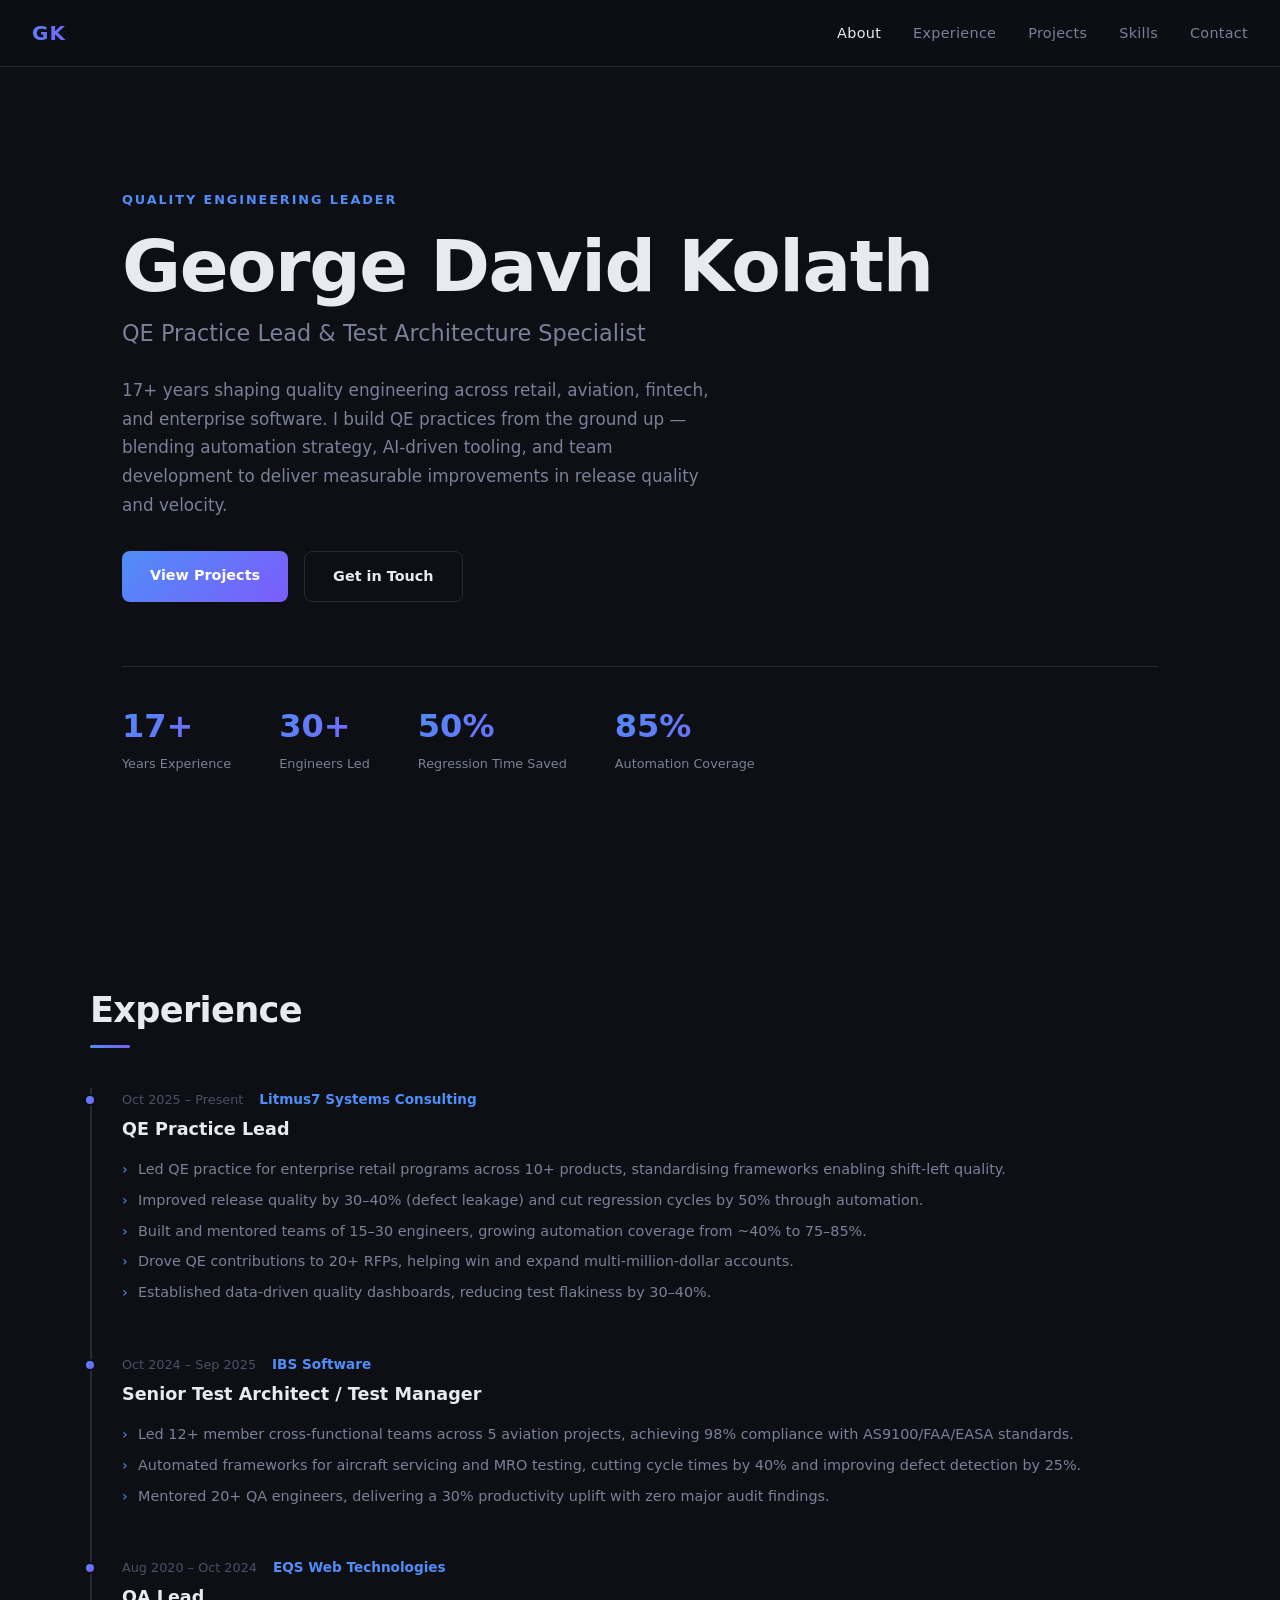
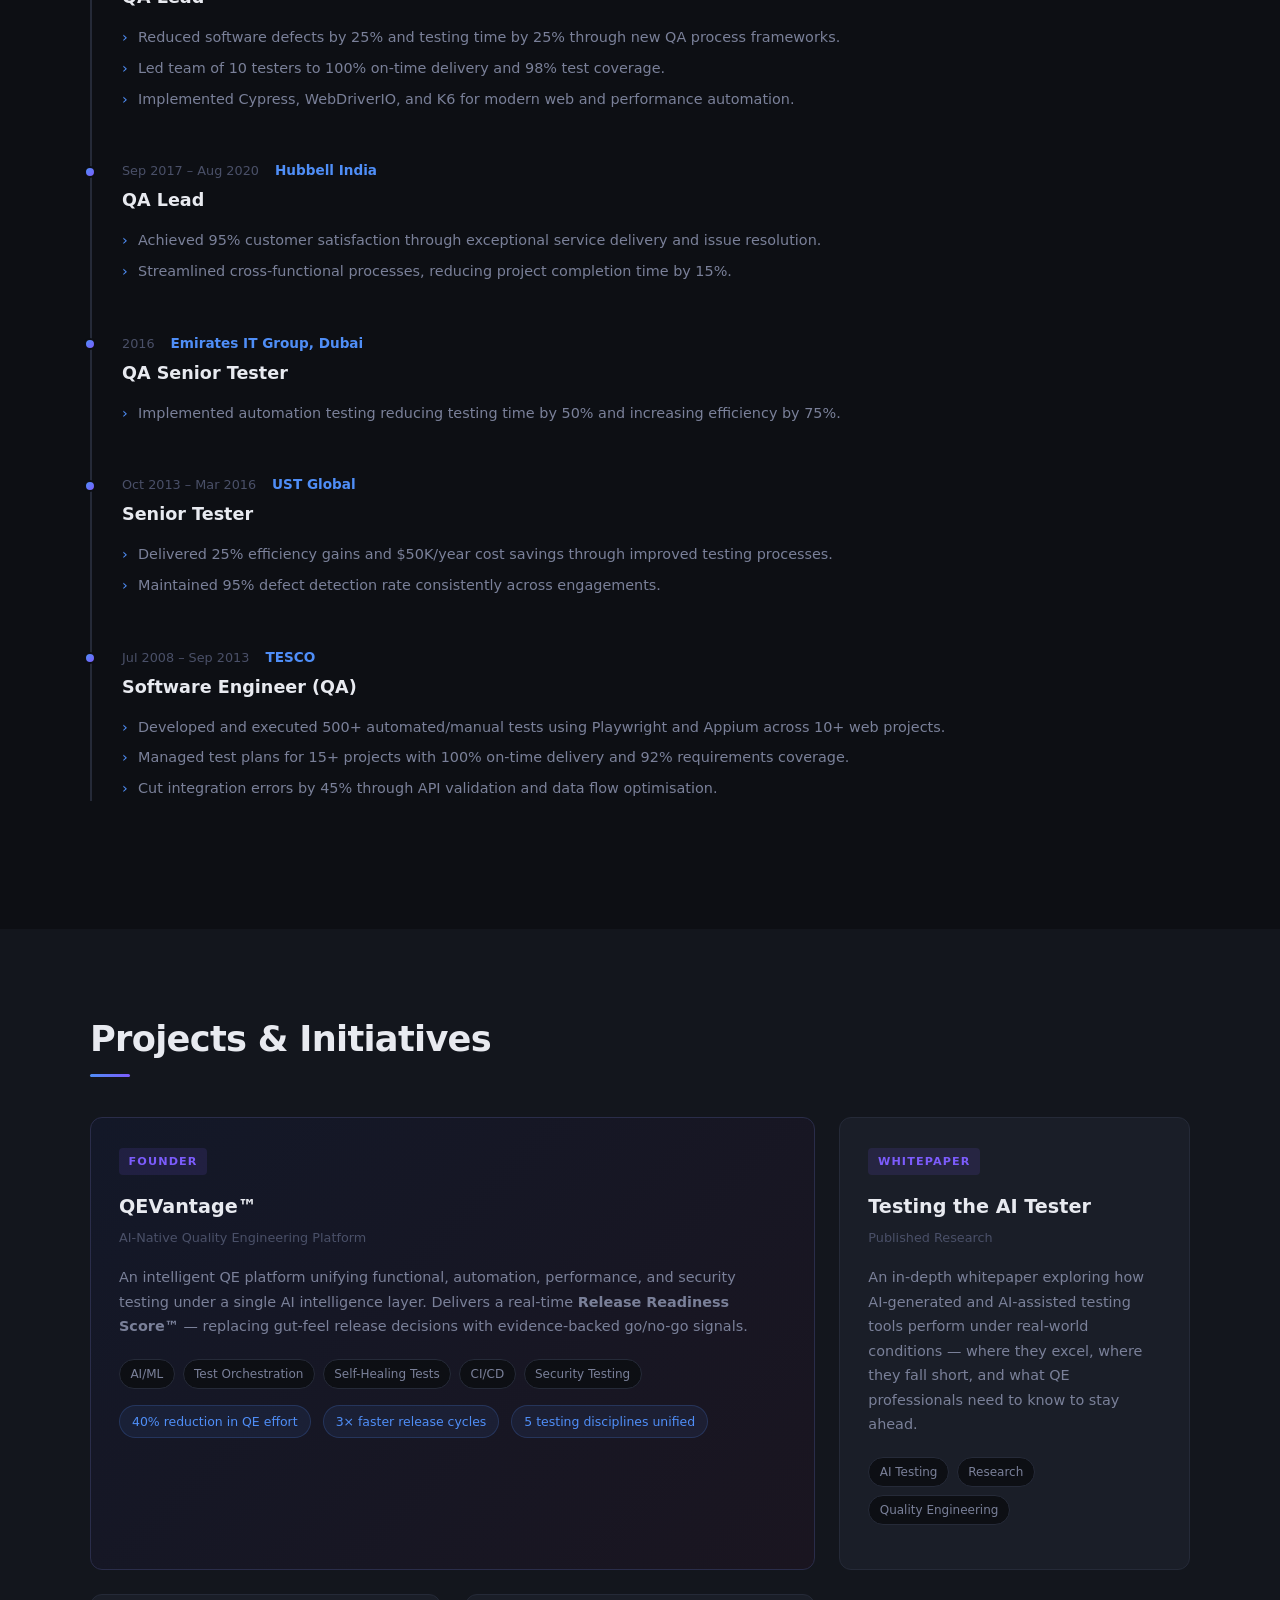
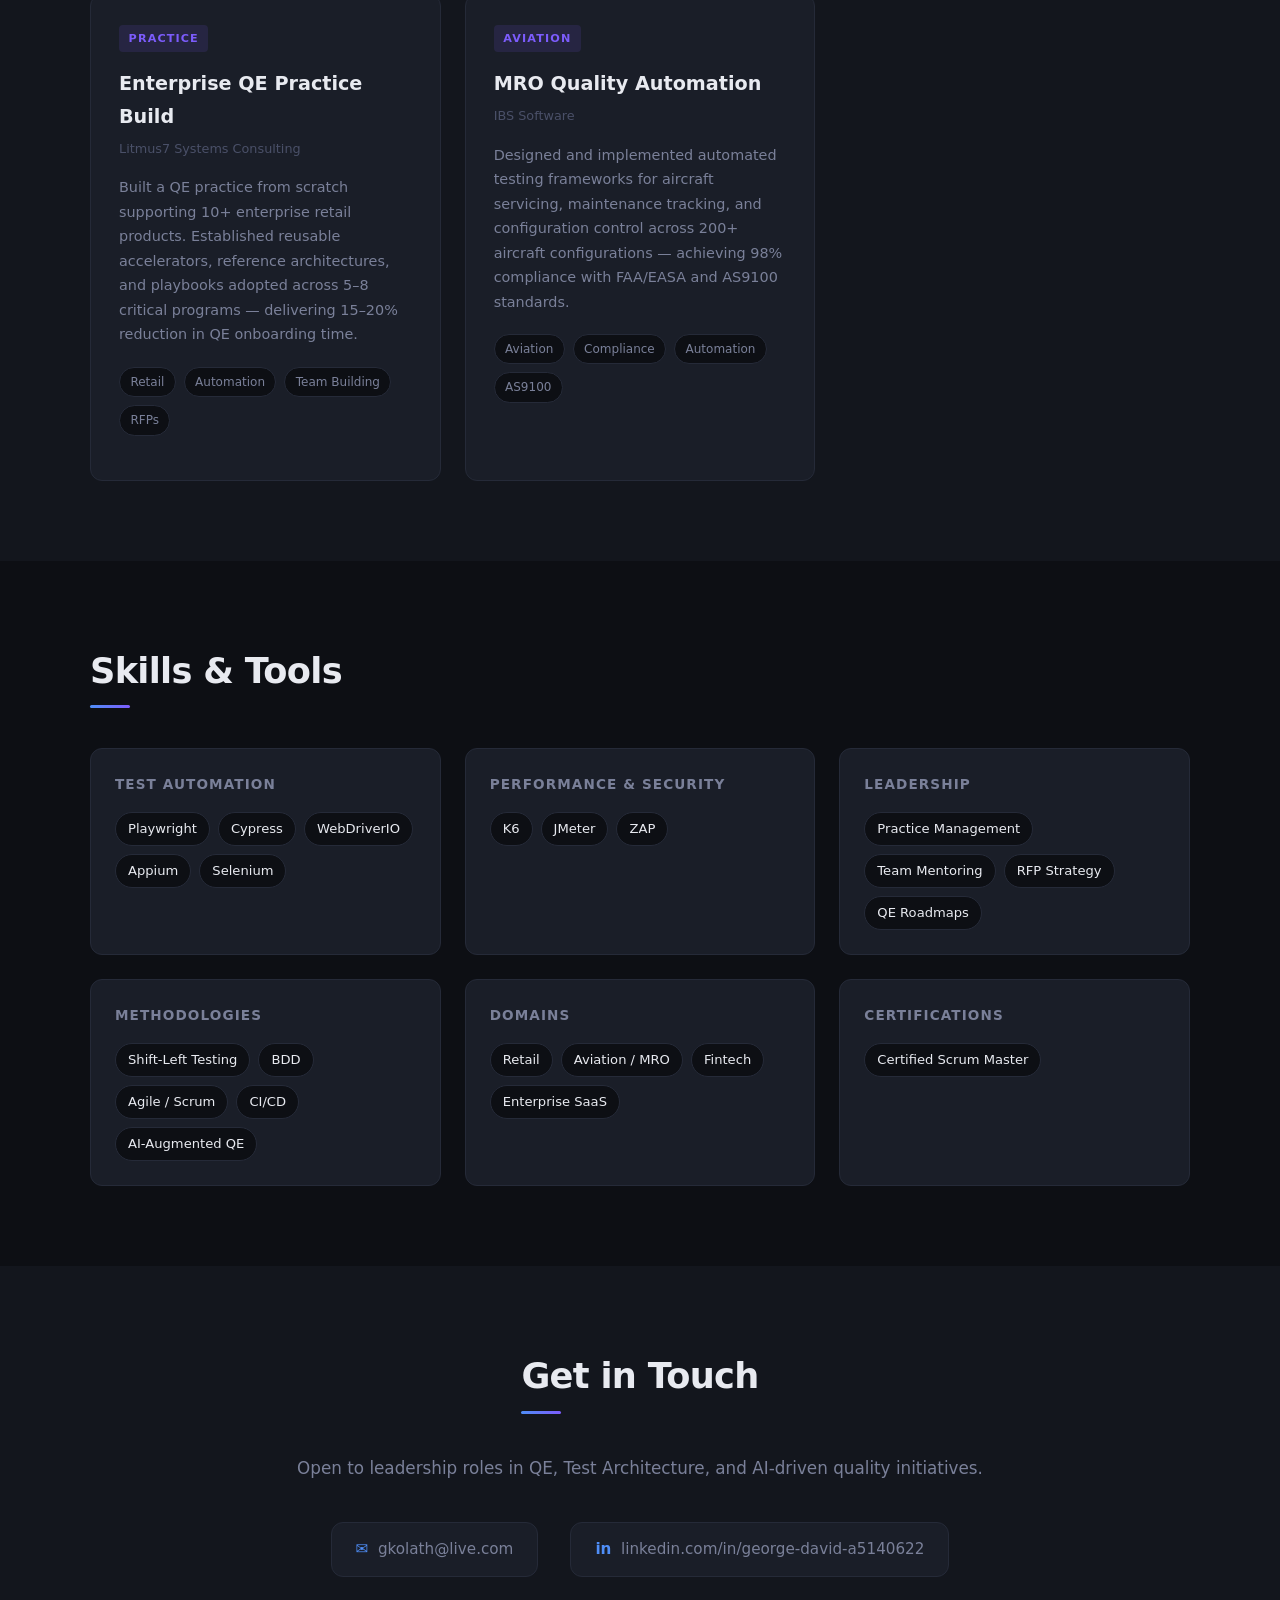
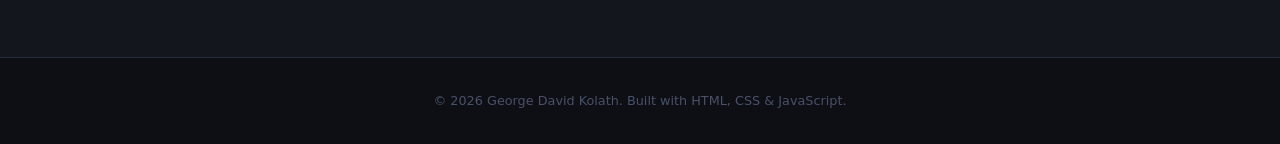
==== index.html @ c431cacc "Initial portfolio site" ====
<!DOCTYPE html>
<html lang="en">
<head>
  <meta charset="UTF-8" />
  <meta name="viewport" content="width=device-width, initial-scale=1.0" />
  <title>George Kolath — QE Practice Lead & Test Architect</title>
  <link rel="stylesheet" href="css/style.css" />
</head>
<body>

  <!-- NAV -->
  <nav class="nav">
    <div class="nav__logo">GK</div>
    <ul class="nav__links">
      <li><a href="#about">About</a></li>
      <li><a href="#experience">Experience</a></li>
      <li><a href="#projects">Projects</a></li>
      <li><a href="#skills">Skills</a></li>
      <li><a href="#contact">Contact</a></li>
    </ul>
    <button class="nav__toggle" aria-label="Toggle menu">&#9776;</button>
  </nav>

  <!-- HERO -->
  <header class="hero" id="about">
    <div class="hero__content">
      <p class="hero__tag">Quality Engineering Leader</p>
      <h1 class="hero__name">George David Kolath</h1>
      <p class="hero__title">QE Practice Lead &amp; Test Architecture Specialist</p>
      <p class="hero__bio">
        17+ years shaping quality engineering across retail, aviation, fintech, and enterprise software.
        I build QE practices from the ground up — blending automation strategy, AI-driven tooling,
        and team development to deliver measurable improvements in release quality and velocity.
      </p>
      <div class="hero__cta">
        <a href="#projects" class="btn btn--primary">View Projects</a>
        <a href="#contact" class="btn btn--outline">Get in Touch</a>
      </div>
    </div>
    <div class="hero__stats">
      <div class="stat">
        <span class="stat__num">17+</span>
        <span class="stat__label">Years Experience</span>
      </div>
      <div class="stat">
        <span class="stat__num">30+</span>
        <span class="stat__label">Engineers Led</span>
      </div>
      <div class="stat">
        <span class="stat__num">50%</span>
        <span class="stat__label">Regression Time Saved</span>
      </div>
      <div class="stat">
        <span class="stat__num">85%</span>
        <span class="stat__label">Automation Coverage</span>
      </div>
    </div>
  </header>

  <!-- EXPERIENCE -->
  <section class="section" id="experience">
    <div class="container">
      <h2 class="section__title">Experience</h2>
      <div class="timeline">

        <div class="timeline__item">
          <div class="timeline__marker"></div>
          <div class="timeline__body">
            <div class="timeline__meta">
              <span class="timeline__date">Oct 2025 – Present</span>
              <span class="timeline__company">Litmus7 Systems Consulting</span>
            </div>
            <h3 class="timeline__role">QE Practice Lead</h3>
            <ul>
              <li>Led QE practice for enterprise retail programs across 10+ products, standardising frameworks enabling shift-left quality.</li>
              <li>Improved release quality by 30–40% (defect leakage) and cut regression cycles by 50% through automation.</li>
              <li>Built and mentored teams of 15–30 engineers, growing automation coverage from ~40% to 75–85%.</li>
              <li>Drove QE contributions to 20+ RFPs, helping win and expand multi-million-dollar accounts.</li>
              <li>Established data-driven quality dashboards, reducing test flakiness by 30–40%.</li>
            </ul>
          </div>
        </div>

        <div class="timeline__item">
          <div class="timeline__marker"></div>
          <div class="timeline__body">
            <div class="timeline__meta">
              <span class="timeline__date">Oct 2024 – Sep 2025</span>
              <span class="timeline__company">IBS Software</span>
            </div>
            <h3 class="timeline__role">Senior Test Architect / Test Manager</h3>
            <ul>
              <li>Led 12+ member cross-functional teams across 5 aviation projects, achieving 98% compliance with AS9100/FAA/EASA standards.</li>
              <li>Automated frameworks for aircraft servicing and MRO testing, cutting cycle times by 40% and improving defect detection by 25%.</li>
              <li>Mentored 20+ QA engineers, delivering a 30% productivity uplift with zero major audit findings.</li>
            </ul>
          </div>
        </div>

        <div class="timeline__item">
          <div class="timeline__marker"></div>
          <div class="timeline__body">
            <div class="timeline__meta">
              <span class="timeline__date">Aug 2020 – Oct 2024</span>
              <span class="timeline__company">EQS Web Technologies</span>
            </div>
            <h3 class="timeline__role">QA Lead</h3>
            <ul>
              <li>Reduced software defects by 25% and testing time by 25% through new QA process frameworks.</li>
              <li>Led team of 10 testers to 100% on-time delivery and 98% test coverage.</li>
              <li>Implemented Cypress, WebDriverIO, and K6 for modern web and performance automation.</li>
            </ul>
          </div>
        </div>

        <div class="timeline__item">
          <div class="timeline__marker"></div>
          <div class="timeline__body">
            <div class="timeline__meta">
              <span class="timeline__date">Sep 2017 – Aug 2020</span>
              <span class="timeline__company">Hubbell India</span>
            </div>
            <h3 class="timeline__role">QA Lead</h3>
            <ul>
              <li>Achieved 95% customer satisfaction through exceptional service delivery and issue resolution.</li>
              <li>Streamlined cross-functional processes, reducing project completion time by 15%.</li>
            </ul>
          </div>
        </div>

        <div class="timeline__item">
          <div class="timeline__marker"></div>
          <div class="timeline__body">
            <div class="timeline__meta">
              <span class="timeline__date">2016</span>
              <span class="timeline__company">Emirates IT Group, Dubai</span>
            </div>
            <h3 class="timeline__role">QA Senior Tester</h3>
            <ul>
              <li>Implemented automation testing reducing testing time by 50% and increasing efficiency by 75%.</li>
            </ul>
          </div>
        </div>

        <div class="timeline__item">
          <div class="timeline__marker"></div>
          <div class="timeline__body">
            <div class="timeline__meta">
              <span class="timeline__date">Oct 2013 – Mar 2016</span>
              <span class="timeline__company">UST Global</span>
            </div>
            <h3 class="timeline__role">Senior Tester</h3>
            <ul>
              <li>Delivered 25% efficiency gains and $50K/year cost savings through improved testing processes.</li>
              <li>Maintained 95% defect detection rate consistently across engagements.</li>
            </ul>
          </div>
        </div>

        <div class="timeline__item">
          <div class="timeline__marker"></div>
          <div class="timeline__body">
            <div class="timeline__meta">
              <span class="timeline__date">Jul 2008 – Sep 2013</span>
              <span class="timeline__company">TESCO</span>
            </div>
            <h3 class="timeline__role">Software Engineer (QA)</h3>
            <ul>
              <li>Developed and executed 500+ automated/manual tests using Playwright and Appium across 10+ web projects.</li>
              <li>Managed test plans for 15+ projects with 100% on-time delivery and 92% requirements coverage.</li>
              <li>Cut integration errors by 45% through API validation and data flow optimisation.</li>
            </ul>
          </div>
        </div>

      </div>
    </div>
  </section>

  <!-- PROJECTS -->
  <section class="section section--alt" id="projects">
    <div class="container">
      <h2 class="section__title">Projects &amp; Initiatives</h2>
      <div class="cards">

        <div class="card card--featured">
          <div class="card__badge">Founder</div>
          <h3 class="card__title">QEVantage™</h3>
          <p class="card__sub">AI-Native Quality Engineering Platform</p>
          <p class="card__desc">
            An intelligent QE platform unifying functional, automation, performance, and security testing
            under a single AI intelligence layer. Delivers a real-time <strong>Release Readiness Score™</strong>
            — replacing gut-feel release decisions with evidence-backed go/no-go signals.
          </p>
          <ul class="card__tags">
            <li>AI/ML</li><li>Test Orchestration</li><li>Self-Healing Tests</li><li>CI/CD</li><li>Security Testing</li>
          </ul>
          <div class="card__metrics">
            <span>40% reduction in QE effort</span>
            <span>3× faster release cycles</span>
            <span>5 testing disciplines unified</span>
          </div>
        </div>

        <div class="card">
          <div class="card__badge">Whitepaper</div>
          <h3 class="card__title">Testing the AI Tester</h3>
          <p class="card__sub">Published Research</p>
          <p class="card__desc">
            An in-depth whitepaper exploring how AI-generated and AI-assisted testing tools
            perform under real-world conditions — where they excel, where they fall short,
            and what QE professionals need to know to stay ahead.
          </p>
          <ul class="card__tags">
            <li>AI Testing</li><li>Research</li><li>Quality Engineering</li>
          </ul>
        </div>

        <div class="card">
          <div class="card__badge">Practice</div>
          <h3 class="card__title">Enterprise QE Practice Build</h3>
          <p class="card__sub">Litmus7 Systems Consulting</p>
          <p class="card__desc">
            Built a QE practice from scratch supporting 10+ enterprise retail products.
            Established reusable accelerators, reference architectures, and playbooks adopted
            across 5–8 critical programs — delivering 15–20% reduction in QE onboarding time.
          </p>
          <ul class="card__tags">
            <li>Retail</li><li>Automation</li><li>Team Building</li><li>RFPs</li>
          </ul>
        </div>

        <div class="card">
          <div class="card__badge">Aviation</div>
          <h3 class="card__title">MRO Quality Automation</h3>
          <p class="card__sub">IBS Software</p>
          <p class="card__desc">
            Designed and implemented automated testing frameworks for aircraft servicing,
            maintenance tracking, and configuration control across 200+ aircraft configurations —
            achieving 98% compliance with FAA/EASA and AS9100 standards.
          </p>
          <ul class="card__tags">
            <li>Aviation</li><li>Compliance</li><li>Automation</li><li>AS9100</li>
          </ul>
        </div>

      </div>
    </div>
  </section>

  <!-- SKILLS -->
  <section class="section" id="skills">
    <div class="container">
      <h2 class="section__title">Skills &amp; Tools</h2>
      <div class="skills-grid">

        <div class="skill-group">
          <h3>Test Automation</h3>
          <div class="skill-tags">
            <span>Playwright</span><span>Cypress</span><span>WebDriverIO</span>
            <span>Appium</span><span>Selenium</span>
          </div>
        </div>

        <div class="skill-group">
          <h3>Performance &amp; Security</h3>
          <div class="skill-tags">
            <span>K6</span><span>JMeter</span><span>ZAP</span>
          </div>
        </div>

        <div class="skill-group">
          <h3>Leadership</h3>
          <div class="skill-tags">
            <span>Practice Management</span><span>Team Mentoring</span>
            <span>RFP Strategy</span><span>QE Roadmaps</span>
          </div>
        </div>

        <div class="skill-group">
          <h3>Methodologies</h3>
          <div class="skill-tags">
            <span>Shift-Left Testing</span><span>BDD</span><span>Agile / Scrum</span>
            <span>CI/CD</span><span>AI-Augmented QE</span>
          </div>
        </div>

        <div class="skill-group">
          <h3>Domains</h3>
          <div class="skill-tags">
            <span>Retail</span><span>Aviation / MRO</span><span>Fintech</span>
            <span>Enterprise SaaS</span>
          </div>
        </div>

        <div class="skill-group">
          <h3>Certifications</h3>
          <div class="skill-tags">
            <span>Certified Scrum Master</span>
          </div>
        </div>

      </div>
    </div>
  </section>

  <!-- CONTACT -->
  <section class="section section--alt" id="contact">
    <div class="container contact">
      <h2 class="section__title">Get in Touch</h2>
      <p class="contact__sub">Open to leadership roles in QE, Test Architecture, and AI-driven quality initiatives.</p>
      <div class="contact__links">
        <a href="mailto:gkolath@live.com" class="contact__item">
          <span class="contact__icon">✉</span>
          <span>gkolath@live.com</span>
        </a>
        <a href="https://linkedin.com/in/george-david-a5140622" target="_blank" rel="noopener" class="contact__item">
          <span class="contact__icon">in</span>
          <span>linkedin.com/in/george-david-a5140622</span>
        </a>
      </div>
    </div>
  </section>

  <footer class="footer">
    <p>&copy; 2026 George David Kolath. Built with HTML, CSS &amp; JavaScript.</p>
  </footer>

  <script src="js/main.js"></script>
</body>
</html>
---- css/style.css ----
/* === RESET & BASE === */
*, *::before, *::after { box-sizing: border-box; margin: 0; padding: 0; }

:root {
  --bg: #0d0f14;
  --bg-alt: #13161d;
  --surface: #1a1e28;
  --border: #252a38;
  --accent: #4f8ef7;
  --accent-2: #7c5cfc;
  --text: #e8eaf0;
  --text-muted: #7a8099;
  --text-dim: #4a5068;
  --font: 'Inter', system-ui, -apple-system, sans-serif;
  --radius: 12px;
  --transition: 0.2s ease;
}

html { scroll-behavior: smooth; }

body {
  font-family: var(--font);
  background: var(--bg);
  color: var(--text);
  line-height: 1.7;
  font-size: 16px;
}

a { color: var(--accent); text-decoration: none; transition: color var(--transition); }
a:hover { color: #7ab0ff; }

ul { list-style: none; }

/* === NAV === */
.nav {
  position: fixed;
  top: 0; left: 0; right: 0;
  z-index: 100;
  display: flex;
  align-items: center;
  justify-content: space-between;
  padding: 1rem 2rem;
  background: rgba(13, 15, 20, 0.85);
  backdrop-filter: blur(12px);
  border-bottom: 1px solid var(--border);
}

.nav__logo {
  font-size: 1.25rem;
  font-weight: 800;
  letter-spacing: 0.05em;
  background: linear-gradient(135deg, var(--accent), var(--accent-2));
  -webkit-background-clip: text;
  -webkit-text-fill-color: transparent;
}

.nav__links {
  display: flex;
  gap: 2rem;
}

.nav__links a {
  color: var(--text-muted);
  font-size: 0.9rem;
  font-weight: 500;
  letter-spacing: 0.02em;
}
.nav__links a:hover { color: var(--text); }

.nav__toggle { display: none; background: none; border: none; color: var(--text); font-size: 1.4rem; cursor: pointer; }

/* === HERO === */
.hero {
  min-height: 100vh;
  display: flex;
  flex-direction: column;
  justify-content: center;
  padding: 8rem 2rem 4rem;
  max-width: 1100px;
  margin: 0 auto;
}

.hero__tag {
  font-size: 0.8rem;
  font-weight: 600;
  letter-spacing: 0.15em;
  text-transform: uppercase;
  color: var(--accent);
  margin-bottom: 1rem;
}

.hero__name {
  font-size: clamp(2.5rem, 6vw, 4.5rem);
  font-weight: 800;
  line-height: 1.1;
  letter-spacing: -0.02em;
  margin-bottom: 0.5rem;
}

.hero__title {
  font-size: clamp(1rem, 2.5vw, 1.4rem);
  color: var(--text-muted);
  margin-bottom: 1.5rem;
}

.hero__bio {
  max-width: 600px;
  color: var(--text-muted);
  font-size: 1.05rem;
  margin-bottom: 2rem;
}

.hero__cta { display: flex; gap: 1rem; flex-wrap: wrap; margin-bottom: 4rem; }

.btn {
  padding: 0.75rem 1.75rem;
  border-radius: 8px;
  font-weight: 600;
  font-size: 0.9rem;
  transition: all var(--transition);
  cursor: pointer;
  border: none;
}
.btn--primary {
  background: linear-gradient(135deg, var(--accent), var(--accent-2));
  color: #fff;
}
.btn--primary:hover { opacity: 0.85; color: #fff; transform: translateY(-1px); }
.btn--outline {
  background: transparent;
  border: 1.5px solid var(--border);
  color: var(--text);
}
.btn--outline:hover { border-color: var(--accent); color: var(--accent); }

.hero__stats {
  display: flex;
  gap: 3rem;
  flex-wrap: wrap;
  border-top: 1px solid var(--border);
  padding-top: 2rem;
}

.stat { display: flex; flex-direction: column; }
.stat__num {
  font-size: 2rem;
  font-weight: 800;
  background: linear-gradient(135deg, var(--accent), var(--accent-2));
  -webkit-background-clip: text;
  -webkit-text-fill-color: transparent;
}
.stat__label { font-size: 0.8rem; color: var(--text-muted); }

/* === SECTIONS === */
.section { padding: 5rem 2rem; }
.section--alt { background: var(--bg-alt); }

.container { max-width: 1100px; margin: 0 auto; }

.section__title {
  font-size: clamp(1.6rem, 3vw, 2.2rem);
  font-weight: 800;
  letter-spacing: -0.02em;
  margin-bottom: 3rem;
  position: relative;
  display: inline-block;
}
.section__title::after {
  content: '';
  position: absolute;
  bottom: -8px; left: 0;
  width: 40px; height: 3px;
  background: linear-gradient(90deg, var(--accent), var(--accent-2));
  border-radius: 2px;
}

/* === TIMELINE === */
.timeline { position: relative; padding-left: 2rem; }
.timeline::before {
  content: '';
  position: absolute;
  left: 0; top: 0; bottom: 0;
  width: 2px;
  background: var(--border);
}

.timeline__item {
  position: relative;
  margin-bottom: 3rem;
}

.timeline__marker {
  position: absolute;
  left: -2.4rem;
  top: 0.4rem;
  width: 12px; height: 12px;
  border-radius: 50%;
  background: linear-gradient(135deg, var(--accent), var(--accent-2));
  border: 2px solid var(--bg);
}

.timeline__meta {
  display: flex;
  gap: 1rem;
  align-items: baseline;
  flex-wrap: wrap;
  margin-bottom: 0.25rem;
}

.timeline__date { font-size: 0.8rem; color: var(--text-dim); font-weight: 500; }
.timeline__company { font-size: 0.85rem; color: var(--accent); font-weight: 600; }
.timeline__role { font-size: 1.1rem; font-weight: 700; margin-bottom: 0.75rem; }

.timeline__body ul { display: flex; flex-direction: column; gap: 0.4rem; }
.timeline__body li {
  font-size: 0.9rem;
  color: var(--text-muted);
  padding-left: 1rem;
  position: relative;
}
.timeline__body li::before {
  content: '›';
  position: absolute;
  left: 0;
  color: var(--accent);
}

/* === CARDS === */
.cards {
  display: grid;
  grid-template-columns: repeat(auto-fill, minmax(300px, 1fr));
  gap: 1.5rem;
}

.card {
  background: var(--surface);
  border: 1px solid var(--border);
  border-radius: var(--radius);
  padding: 1.75rem;
  transition: border-color var(--transition), transform var(--transition);
}
.card:hover { border-color: var(--accent); transform: translateY(-2px); }

.card--featured {
  grid-column: span 2;
  background: linear-gradient(135deg, #131828 0%, #1a1520 100%);
  border-color: #2a2d4a;
}
.card--featured:hover { border-color: var(--accent-2); }

.card__badge {
  display: inline-block;
  font-size: 0.7rem;
  font-weight: 700;
  letter-spacing: 0.1em;
  text-transform: uppercase;
  color: var(--accent-2);
  background: rgba(124, 92, 252, 0.12);
  padding: 0.25rem 0.6rem;
  border-radius: 4px;
  margin-bottom: 1rem;
}

.card__title { font-size: 1.2rem; font-weight: 700; margin-bottom: 0.25rem; }
.card__sub { font-size: 0.8rem; color: var(--text-dim); margin-bottom: 1rem; }
.card__desc { font-size: 0.9rem; color: var(--text-muted); margin-bottom: 1.25rem; }

.card__tags {
  display: flex;
  flex-wrap: wrap;
  gap: 0.5rem;
  margin-bottom: 1rem;
}
.card__tags li {
  font-size: 0.75rem;
  background: var(--bg);
  color: var(--text-muted);
  padding: 0.25rem 0.65rem;
  border-radius: 20px;
  border: 1px solid var(--border);
}

.card__metrics {
  display: flex;
  flex-wrap: wrap;
  gap: 0.75rem;
  margin-top: 0.5rem;
}
.card__metrics span {
  font-size: 0.78rem;
  color: var(--accent);
  background: rgba(79, 142, 247, 0.08);
  padding: 0.3rem 0.75rem;
  border-radius: 20px;
  border: 1px solid rgba(79, 142, 247, 0.2);
}

/* === SKILLS === */
.skills-grid {
  display: grid;
  grid-template-columns: repeat(auto-fill, minmax(260px, 1fr));
  gap: 1.5rem;
}

.skill-group {
  background: var(--surface);
  border: 1px solid var(--border);
  border-radius: var(--radius);
  padding: 1.5rem;
}
.skill-group h3 {
  font-size: 0.85rem;
  font-weight: 700;
  letter-spacing: 0.08em;
  text-transform: uppercase;
  color: var(--text-muted);
  margin-bottom: 1rem;
}
.skill-tags { display: flex; flex-wrap: wrap; gap: 0.5rem; }
.skill-tags span {
  font-size: 0.82rem;
  background: var(--bg);
  color: var(--text);
  padding: 0.3rem 0.75rem;
  border-radius: 20px;
  border: 1px solid var(--border);
  transition: border-color var(--transition);
}
.skill-tags span:hover { border-color: var(--accent); color: var(--accent); }

/* === CONTACT === */
.contact { text-align: center; }
.contact__sub { color: var(--text-muted); margin-bottom: 2.5rem; font-size: 1.05rem; }
.contact__links { display: flex; justify-content: center; gap: 2rem; flex-wrap: wrap; }
.contact__item {
  display: flex;
  align-items: center;
  gap: 0.6rem;
  font-size: 0.95rem;
  color: var(--text-muted);
  background: var(--surface);
  border: 1px solid var(--border);
  padding: 0.85rem 1.5rem;
  border-radius: var(--radius);
  transition: all var(--transition);
}
.contact__item:hover { border-color: var(--accent); color: var(--accent); transform: translateY(-2px); }
.contact__icon {
  font-style: normal;
  font-weight: 700;
  color: var(--accent);
}

/* === FOOTER === */
.footer {
  text-align: center;
  padding: 2rem;
  font-size: 0.8rem;
  color: var(--text-dim);
  border-top: 1px solid var(--border);
}

/* === RESPONSIVE === */
@media (max-width: 768px) {
  .nav__links { display: none; }
  .nav__toggle { display: block; }
  .nav__links.open {
    display: flex;
    flex-direction: column;
    position: fixed;
    top: 60px; left: 0; right: 0;
    background: var(--bg);
    padding: 1.5rem 2rem;
    border-bottom: 1px solid var(--border);
    gap: 1.25rem;
  }
  .card--featured { grid-column: span 1; }
  .hero__stats { gap: 1.5rem; }
  .timeline { padding-left: 1.5rem; }
  .timeline__marker { left: -1.9rem; }
}
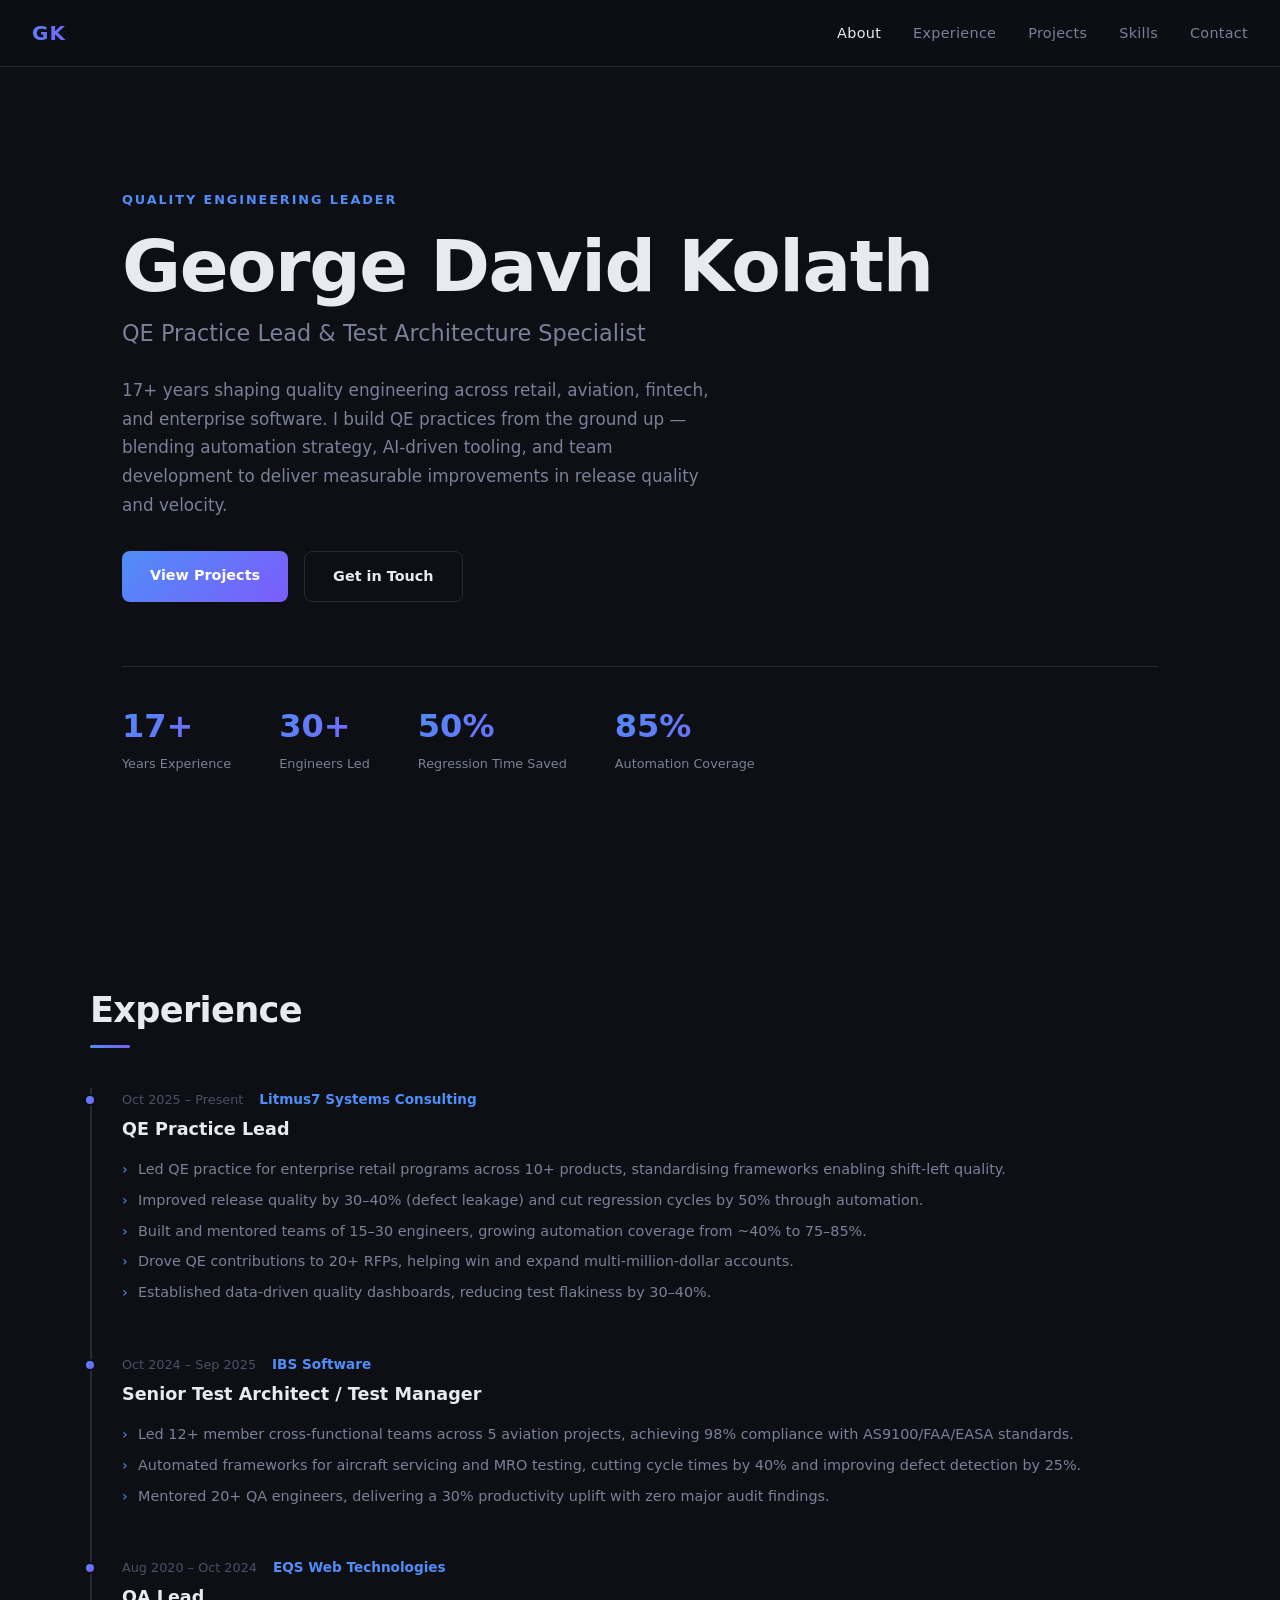
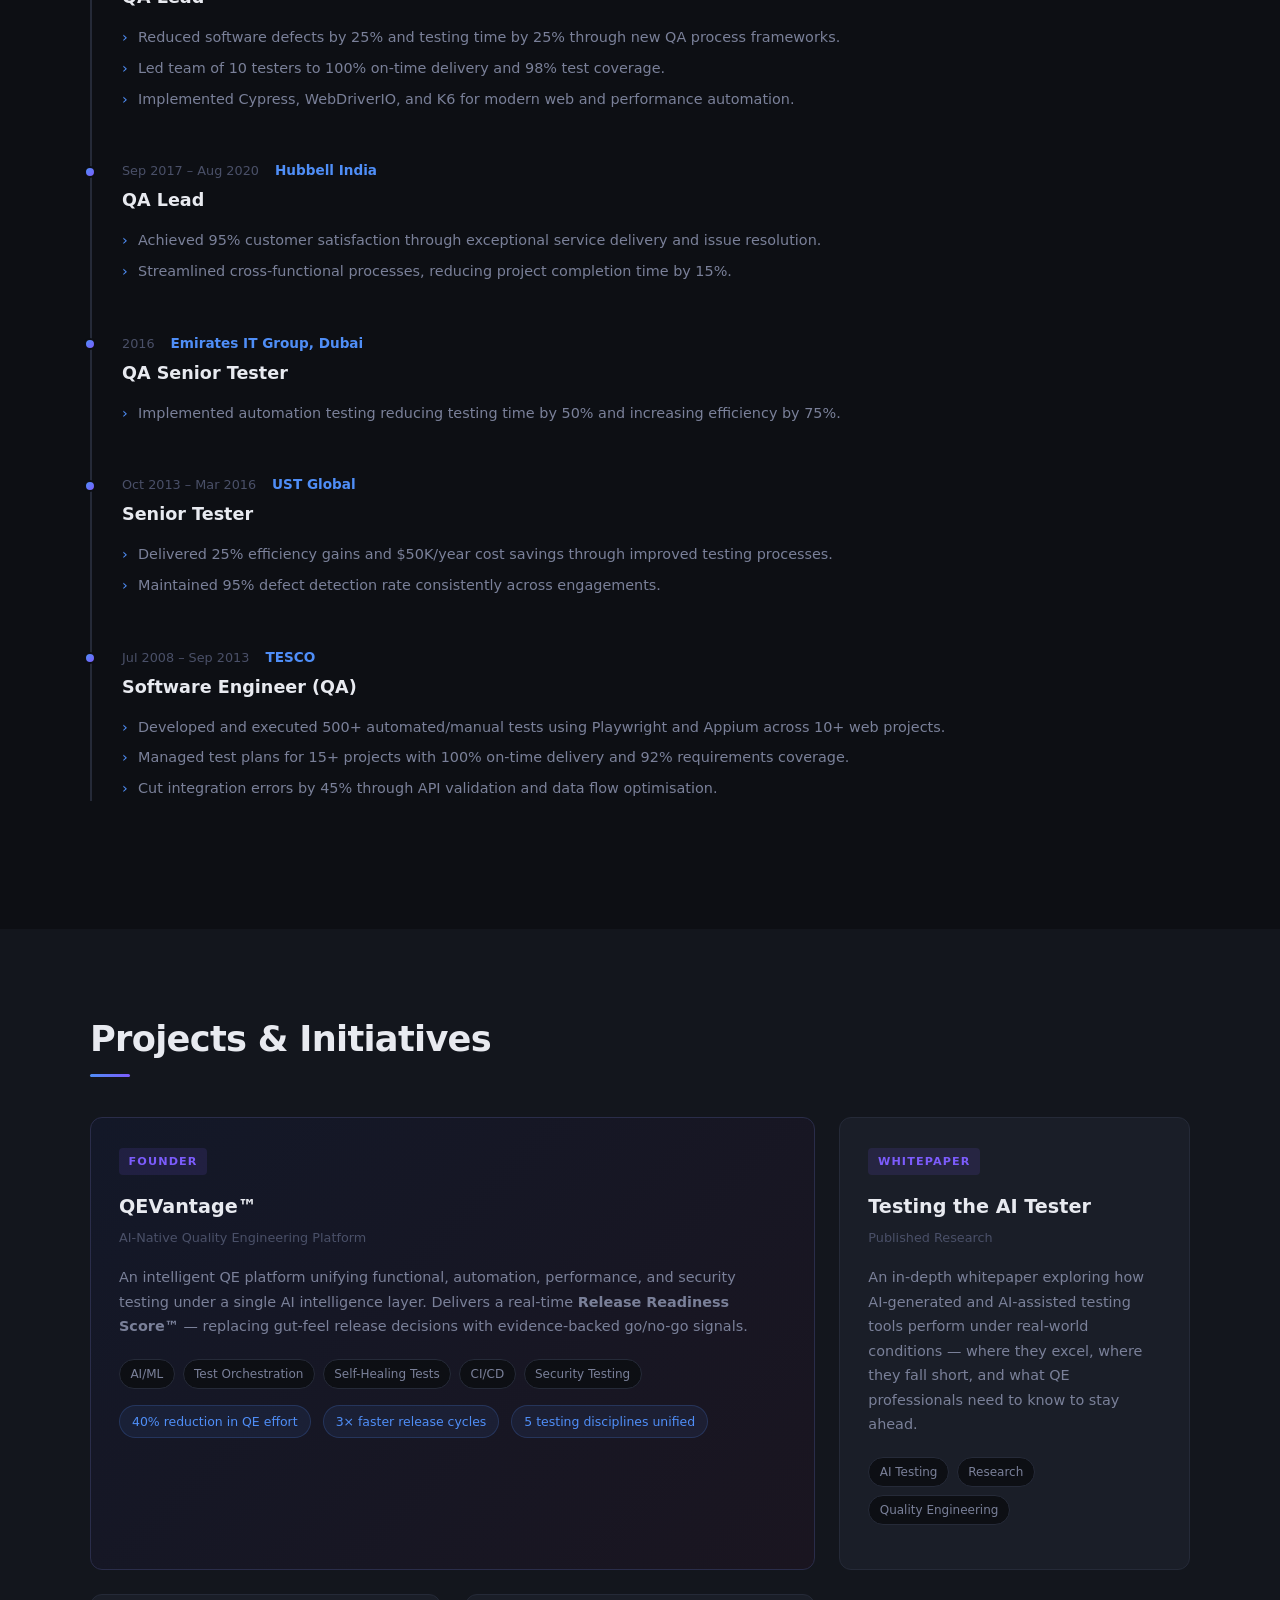
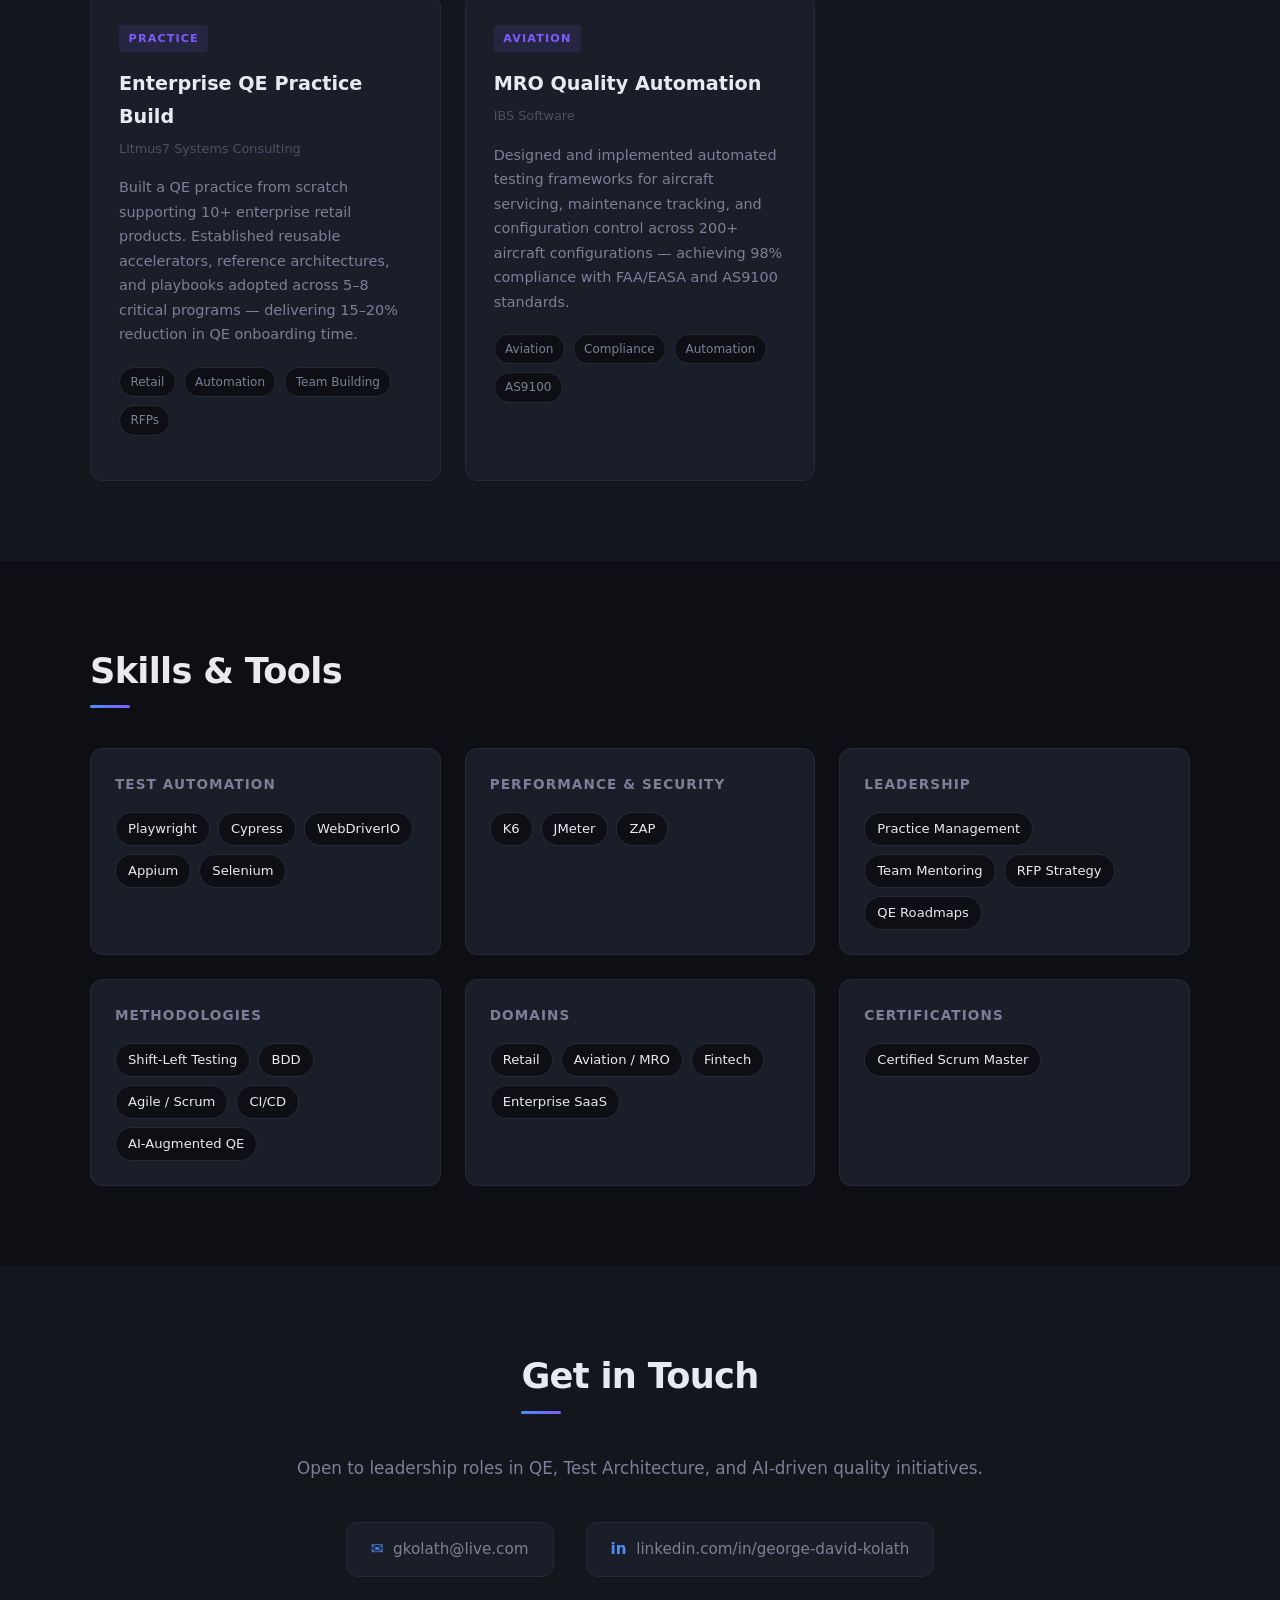
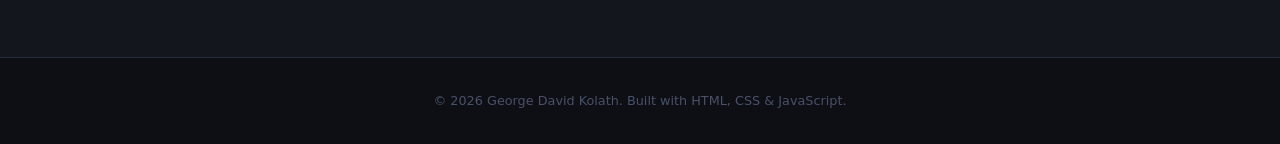
==== commit 6d4f309a: "Fix LinkedIn URL" ====
--- a/index.html
+++ b/index.html
@@ -314,9 +314,9 @@
           <span class="contact__icon">✉</span>
           <span>gkolath@live.com</span>
         </a>
-        <a href="https://linkedin.com/in/george-david-a5140622" target="_blank" rel="noopener" class="contact__item">
+        <a href="https://www.linkedin.com/in/george-david-kolath/" target="_blank" rel="noopener" class="contact__item">
           <span class="contact__icon">in</span>
-          <span>linkedin.com/in/george-david-a5140622</span>
+          <span>linkedin.com/in/george-david-kolath</span>
         </a>
       </div>
     </div>
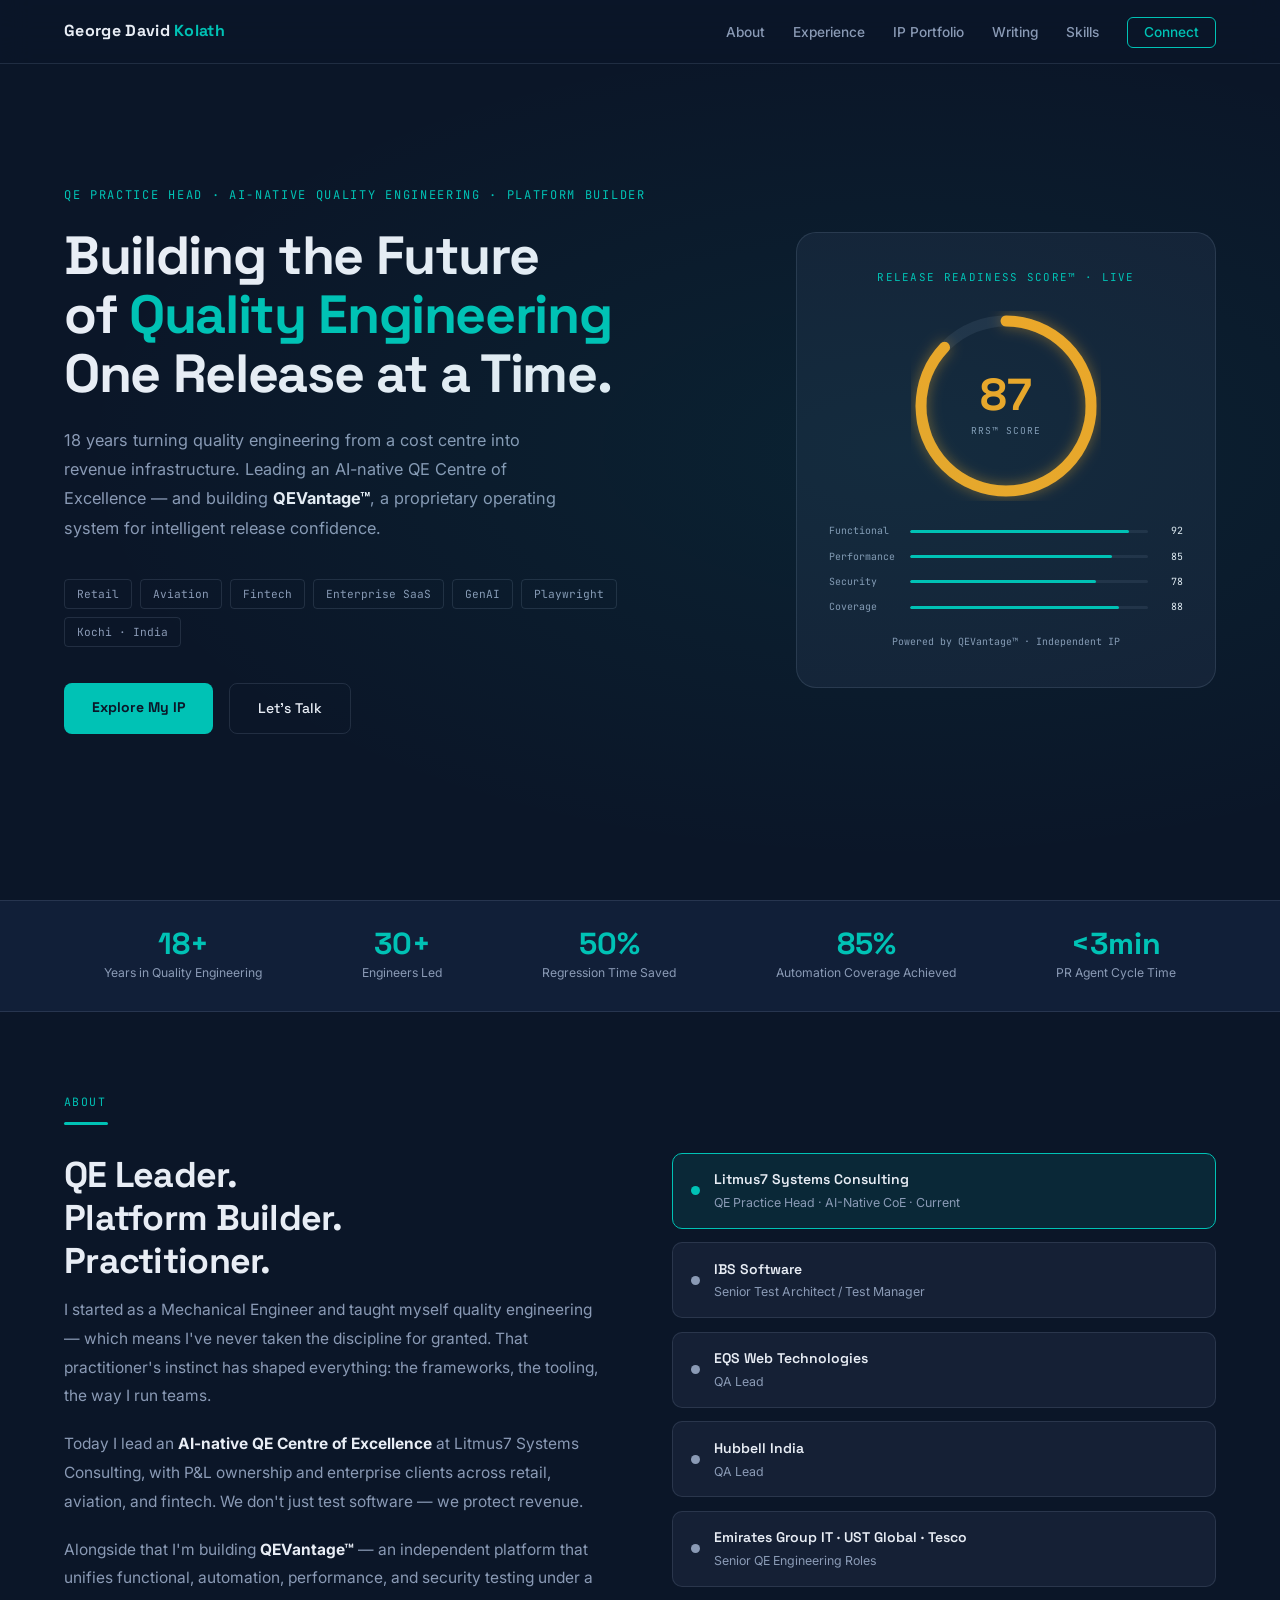
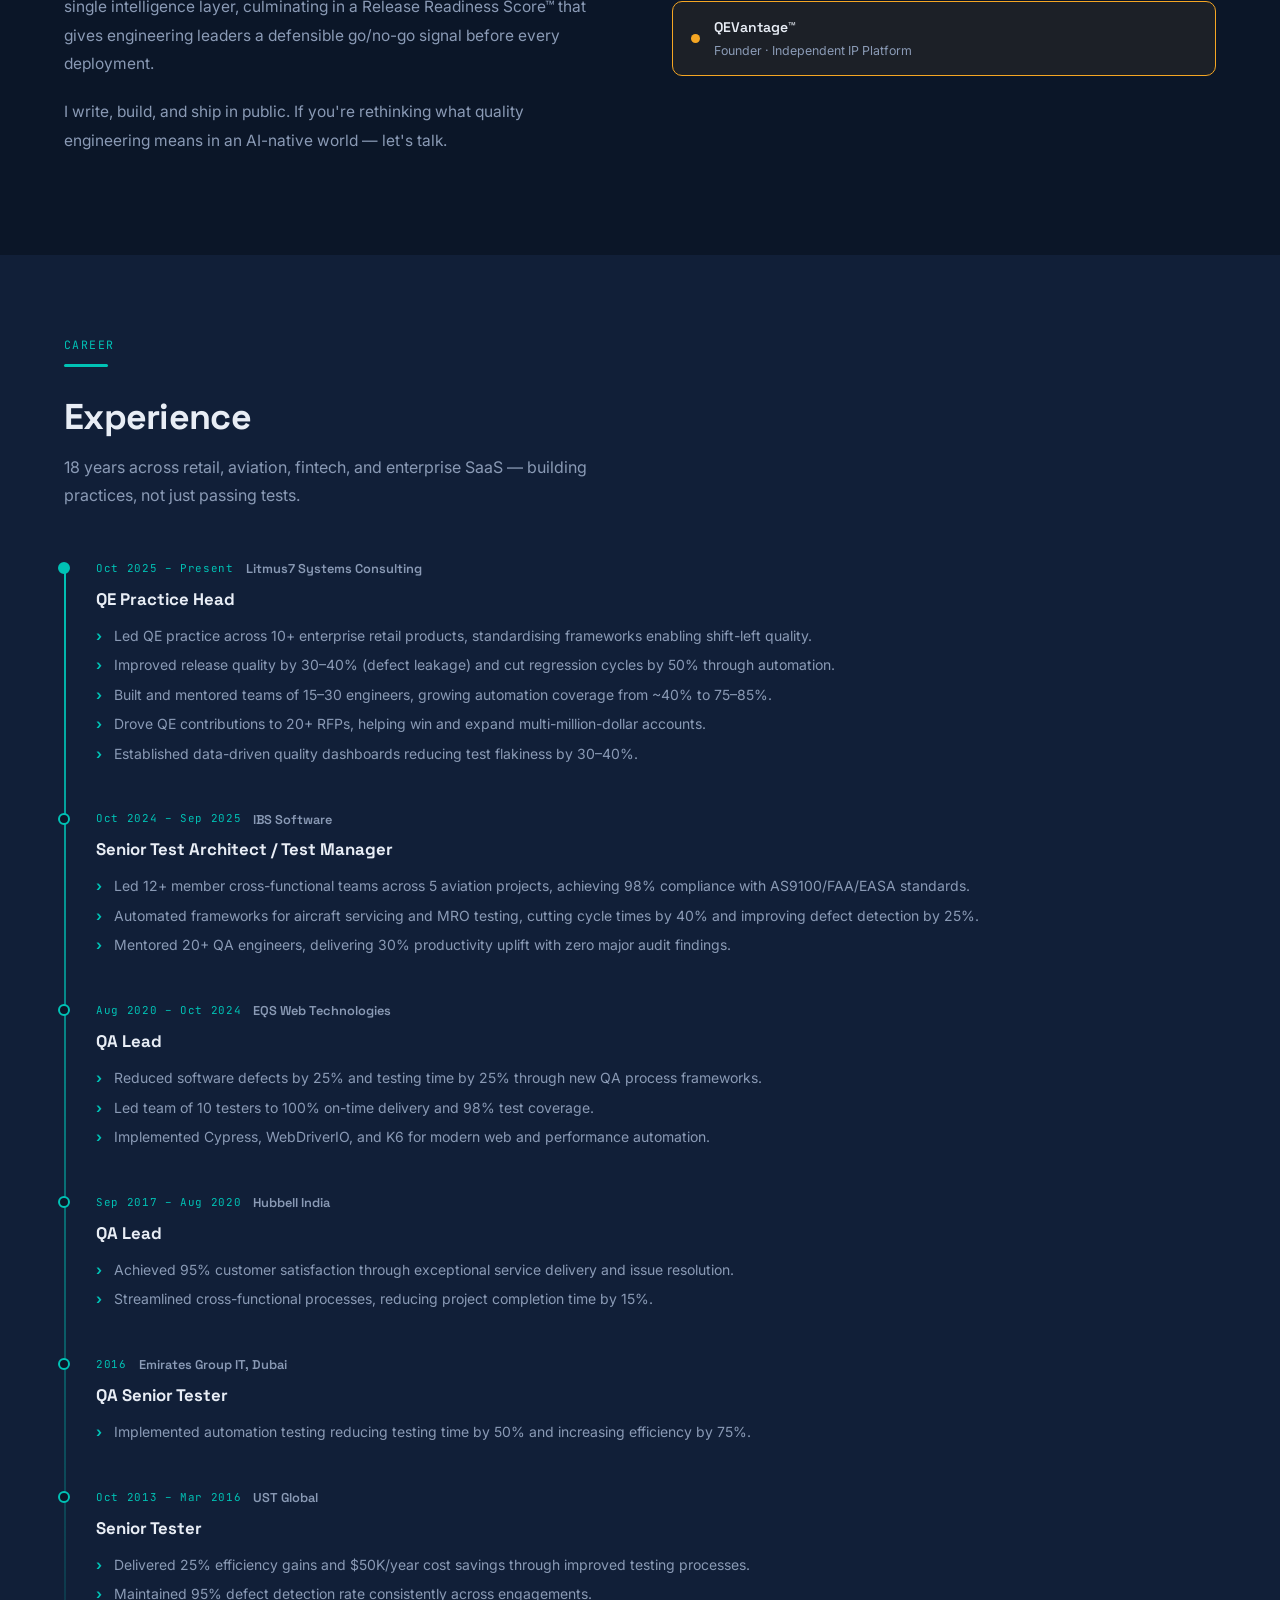
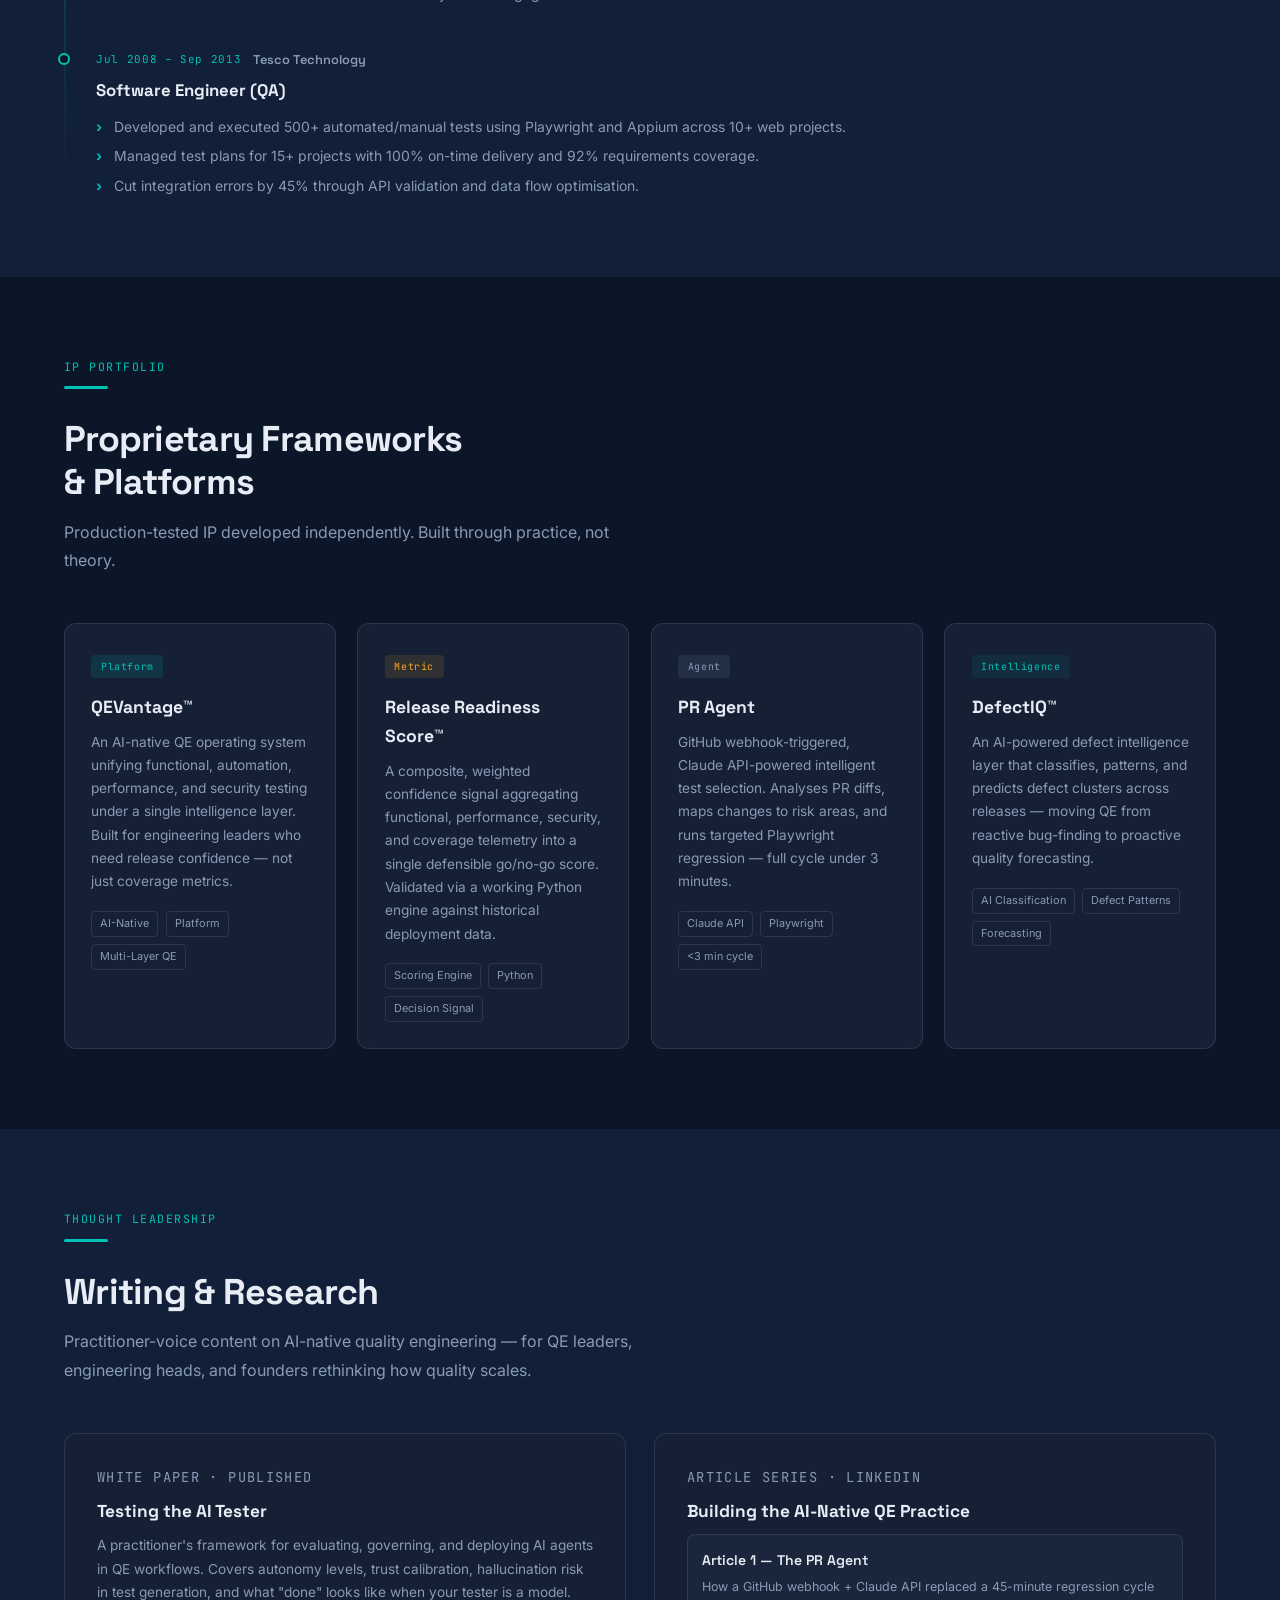
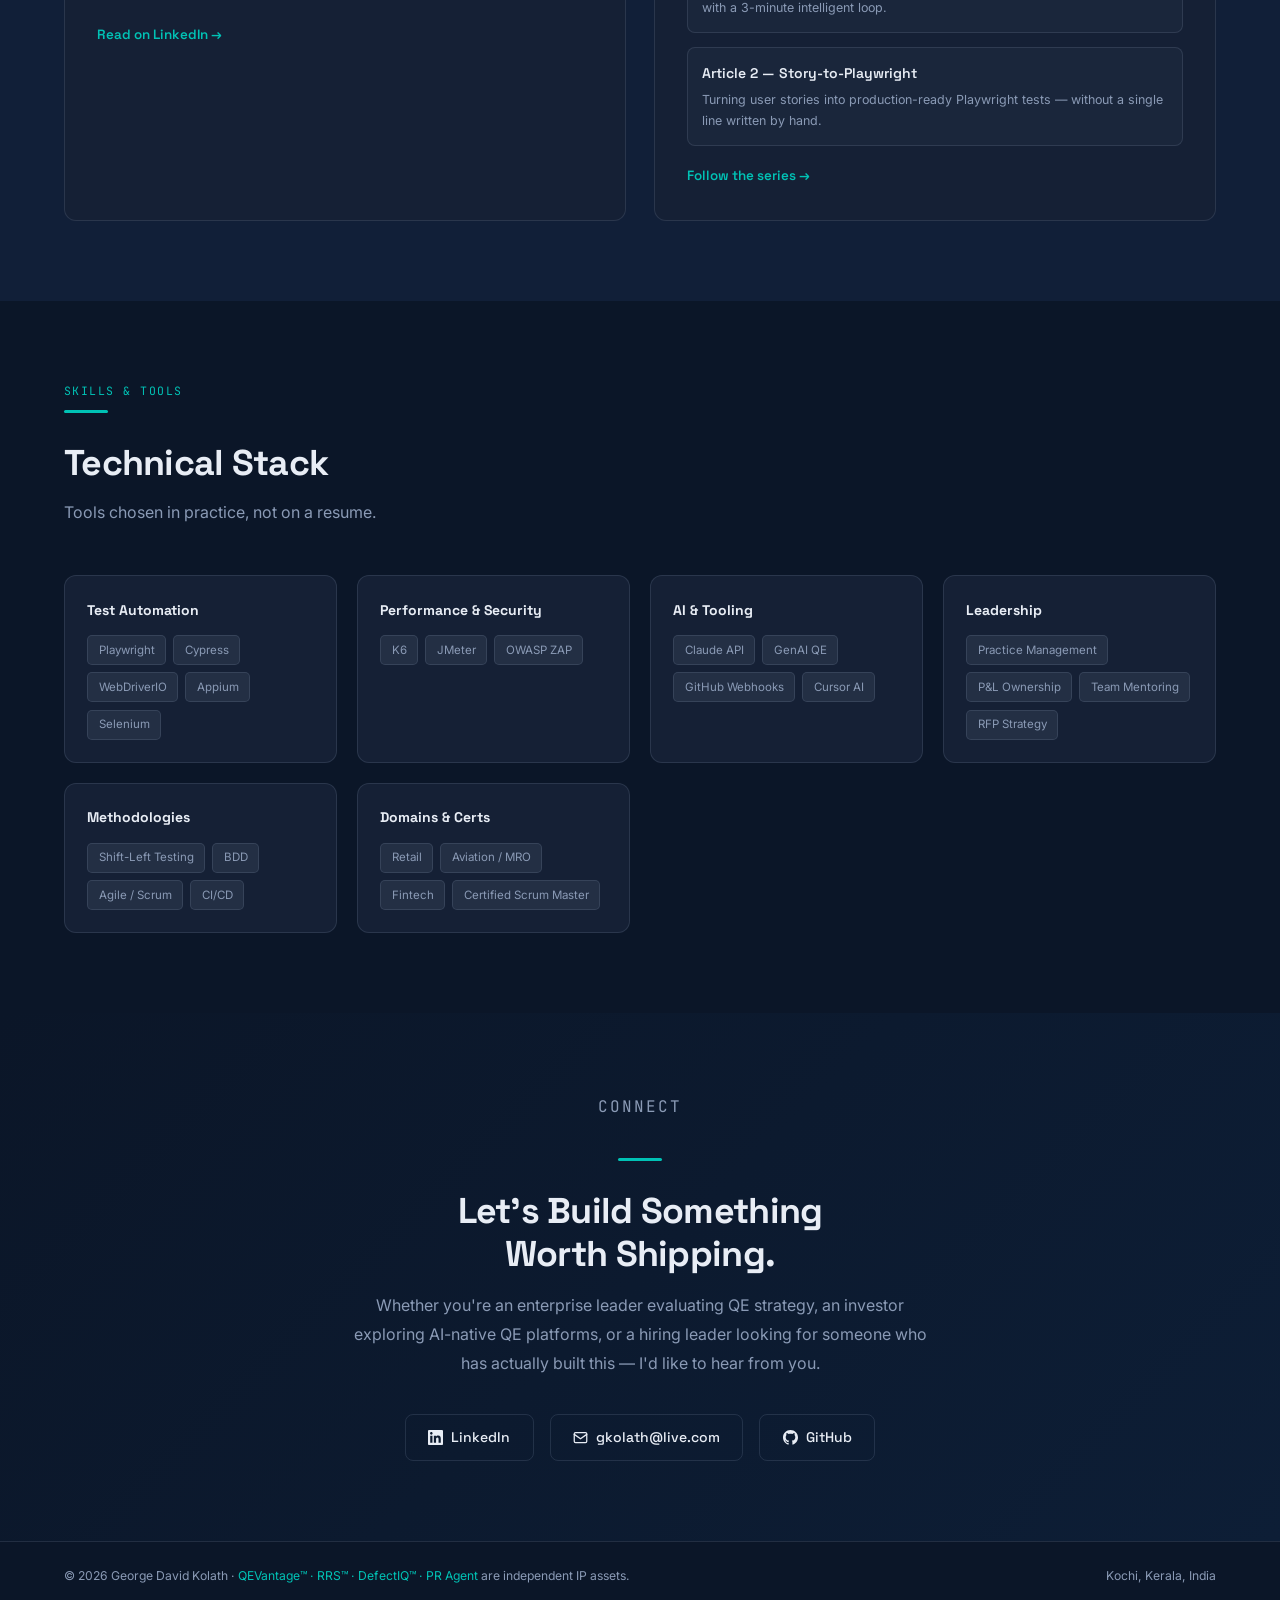
==== commit d5323494: "updating index page to latest" ====
--- a/index.html
+++ b/index.html
@@ -3,329 +3,818 @@
 <head>
   <meta charset="UTF-8" />
   <meta name="viewport" content="width=device-width, initial-scale=1.0" />
-  <title>George Kolath — QE Practice Lead & Test Architect</title>
-  <link rel="stylesheet" href="css/style.css" />
+  <title>George David Kolath — AI-Native QE Leader & Platform Builder</title>
+  <link rel="preconnect" href="https://fonts.googleapis.com" />
+  <link rel="preconnect" href="https://fonts.gstatic.com" crossorigin />
+  <link href="https://fonts.googleapis.com/css2?family=Space+Grotesk:wght@300;400;500;600;700&family=Inter:wght@300;400;500;600&family=JetBrains+Mono:wght@400;500&display=swap" rel="stylesheet" />
+  <style>
+    *, *::before, *::after { box-sizing: border-box; margin: 0; padding: 0; }
+
+    :root {
+      --navy:      #0B1628;
+      --navy-mid:  #111f38;
+      --navy-card: #152035;
+      --teal:      #00C2B5;
+      --teal-dim:  rgba(0,194,181,0.10);
+      --teal-glow: rgba(0,194,181,0.22);
+      --amber:     #F5A623;
+      --white:     #E8EDF5;
+      --slate:     #8A9AB5;
+      --slate-dim: rgba(138,154,181,0.12);
+      --border:    rgba(138,154,181,0.18);
+      --radius:    12px;
+    }
+
+    html { scroll-behavior: smooth; }
+
+    body {
+      background: var(--navy);
+      color: var(--white);
+      font-family: 'Inter', sans-serif;
+      font-size: 16px;
+      line-height: 1.65;
+      -webkit-font-smoothing: antialiased;
+    }
+
+    /* ── NAV ── */
+    nav {
+      position: fixed; top: 0; left: 0; right: 0; z-index: 100;
+      display: flex; align-items: center; justify-content: space-between;
+      padding: 0 5%; height: 64px;
+      background: rgba(11,22,40,0.9);
+      backdrop-filter: blur(14px);
+      border-bottom: 1px solid var(--border);
+    }
+    .nav-logo {
+      font-family: 'Space Grotesk', sans-serif;
+      font-weight: 700; font-size: 1rem; letter-spacing: 0.02em;
+    }
+    .nav-logo span { color: var(--teal); }
+    .nav-links { display: flex; gap: 1.75rem; list-style: none; }
+    .nav-links a {
+      color: var(--slate); text-decoration: none;
+      font-size: 0.855rem; font-weight: 500;
+      transition: color 0.2s;
+    }
+    .nav-links a:hover, .nav-links a.active { color: var(--teal); }
+    .nav-cta {
+      padding: 0.4rem 1rem;
+      border: 1.5px solid var(--teal); border-radius: 6px;
+      color: var(--teal) !important;
+      transition: background 0.2s !important;
+    }
+    .nav-cta:hover { background: var(--teal-dim) !important; }
+    .nav-toggle { display: none; background: none; border: none; cursor: pointer; color: var(--white); font-size: 1.4rem; }
+
+    /* ── HERO ── */
+    #hero {
+      min-height: 100vh;
+      display: flex; align-items: center;
+      padding: 100px 5% 80px;
+      position: relative; overflow: hidden;
+    }
+    #hero::after {
+      content: ''; position: absolute; inset: 0;
+      background: radial-gradient(ellipse at 70% 50%, rgba(0,194,181,0.07) 0%, transparent 65%);
+      pointer-events: none;
+    }
+    .hero-grid {
+      display: grid;
+      grid-template-columns: 1fr 420px;
+      gap: 4rem; align-items: center;
+      max-width: 1200px; margin: 0 auto; width: 100%;
+    }
+    .hero-eyebrow {
+      font-family: 'JetBrains Mono', monospace;
+      font-size: 0.75rem; color: var(--teal);
+      letter-spacing: 0.14em; text-transform: uppercase;
+      margin-bottom: 1.25rem;
+    }
+    h1 {
+      font-family: 'Space Grotesk', sans-serif;
+      font-size: clamp(2.2rem, 4.2vw, 3.4rem);
+      font-weight: 700; line-height: 1.1; letter-spacing: -0.025em;
+      margin-bottom: 1.4rem;
+    }
+    h1 .hl { color: var(--teal); }
+    .hero-sub {
+      font-size: 1.02rem; color: var(--slate);
+      max-width: 520px; line-height: 1.8; margin-bottom: 2.25rem;
+    }
+    .hero-tags { display: flex; flex-wrap: wrap; gap: 0.5rem; margin-bottom: 2.25rem; }
+    .tag {
+      font-family: 'JetBrains Mono', monospace;
+      font-size: 0.7rem; padding: 0.3rem 0.75rem;
+      border: 1px solid var(--border); border-radius: 4px; color: var(--slate);
+    }
+    .hero-actions { display: flex; gap: 1rem; flex-wrap: wrap; }
+    .btn-primary {
+      padding: 0.8rem 1.75rem; background: var(--teal); color: var(--navy);
+      font-family: 'Space Grotesk', sans-serif; font-weight: 700; font-size: 0.875rem;
+      border: none; border-radius: 8px; cursor: pointer; text-decoration: none;
+      transition: opacity 0.2s, transform 0.15s; display: inline-block;
+    }
+    .btn-primary:hover { opacity: 0.88; transform: translateY(-1px); }
+    .btn-ghost {
+      padding: 0.8rem 1.75rem; background: transparent; color: var(--white);
+      font-family: 'Space Grotesk', sans-serif; font-weight: 500; font-size: 0.875rem;
+      border: 1.5px solid var(--border); border-radius: 8px;
+      cursor: pointer; text-decoration: none;
+      transition: border-color 0.2s, color 0.2s; display: inline-block;
+    }
+    .btn-ghost:hover { border-color: var(--teal); color: var(--teal); }
+
+    /* ── RRS RING ── */
+    .rrs-panel {
+      background: var(--navy-card); border: 1px solid var(--border);
+      border-radius: 20px; padding: 2.25rem 2rem;
+      display: flex; flex-direction: column; align-items: center;
+    }
+    .rrs-label {
+      font-family: 'JetBrains Mono', monospace;
+      font-size: 0.68rem; color: var(--teal);
+      letter-spacing: 0.12em; text-transform: uppercase; margin-bottom: 1.5rem;
+    }
+    .rrs-ring-wrap { position: relative; width: 190px; height: 190px; }
+    .rrs-ring-wrap svg { width: 100%; height: 100%; transform: rotate(-90deg); }
+    .rrs-track { fill: none; stroke: var(--slate-dim); stroke-width: 11; }
+    .rrs-fill {
+      fill: none; stroke: var(--amber); stroke-width: 11; stroke-linecap: round;
+      stroke-dasharray: 534; stroke-dashoffset: 534;
+      transition: stroke-dashoffset 2s cubic-bezier(0.4,0,0.2,1);
+      filter: drop-shadow(0 0 7px rgba(245,166,35,0.45));
+    }
+    .rrs-center {
+      position: absolute; inset: 0;
+      display: flex; flex-direction: column; align-items: center; justify-content: center;
+    }
+    .rrs-score {
+      font-family: 'Space Grotesk', sans-serif;
+      font-size: 2.8rem; font-weight: 700; color: var(--amber); line-height: 1;
+    }
+    .rrs-score-lbl {
+      font-family: 'JetBrains Mono', monospace;
+      font-size: 0.6rem; color: var(--slate); letter-spacing: 0.1em;
+      text-transform: uppercase; margin-top: 0.3rem;
+    }
+    .rrs-bars { margin-top: 1.4rem; width: 100%; display: flex; flex-direction: column; gap: 0.55rem; }
+    .rrs-bar-row { display: flex; align-items: center; gap: 0.7rem; }
+    .rrs-bar-name { font-family: 'JetBrains Mono', monospace; font-size: 0.62rem; color: var(--slate); width: 70px; flex-shrink: 0; }
+    .rrs-bar-track { flex: 1; height: 3px; background: var(--slate-dim); border-radius: 2px; overflow: hidden; }
+    .rrs-bar-fill { height: 100%; background: var(--teal); border-radius: 2px; width: 0; transition: width 2s cubic-bezier(0.4,0,0.2,1); }
+    .rrs-bar-val { font-family: 'JetBrains Mono', monospace; font-size: 0.62rem; color: var(--white); width: 24px; text-align: right; }
+    .rrs-footnote { font-family: 'JetBrains Mono', monospace; font-size: 0.62rem; color: var(--slate); margin-top: 1.2rem; text-align: center; }
+
+    /* ── STATS BAR ── */
+    .stats-bar {
+      background: var(--navy-mid);
+      border-top: 1px solid var(--border); border-bottom: 1px solid var(--border);
+      padding: 1.75rem 5%;
+    }
+    .stats-inner {
+      max-width: 1200px; margin: 0 auto;
+      display: flex; justify-content: space-around; flex-wrap: wrap; gap: 1.25rem;
+    }
+    .stat-item { text-align: center; }
+    .stat-num { font-family: 'Space Grotesk', sans-serif; font-size: 1.9rem; font-weight: 700; color: var(--teal); line-height: 1; }
+    .stat-desc { font-size: 0.76rem; color: var(--slate); margin-top: 0.25rem; }
+
+    /* ── SECTIONS (shared) ── */
+    section { padding: 5rem 5%; }
+    .section-inner { max-width: 1200px; margin: 0 auto; }
+    .eyebrow {
+      font-family: 'JetBrains Mono', monospace;
+      font-size: 0.72rem; color: var(--teal);
+      letter-spacing: 0.13em; text-transform: uppercase; margin-bottom: 0.65rem;
+    }
+    h2 {
+      font-family: 'Space Grotesk', sans-serif;
+      font-size: clamp(1.7rem, 2.8vw, 2.3rem);
+      font-weight: 700; letter-spacing: -0.02em; line-height: 1.2; margin-bottom: 0.9rem;
+    }
+    .section-lead { font-size: 1rem; color: var(--slate); max-width: 580px; line-height: 1.8; margin-bottom: 3rem; }
+    .divider { width: 44px; height: 3px; background: var(--teal); border-radius: 2px; margin-bottom: 1.75rem; }
+    .alt-bg { background: var(--navy-mid); }
+
+    /* ── ABOUT ── */
+    .about-grid { display: grid; grid-template-columns: 1fr 1fr; gap: 4rem; align-items: start; }
+    .about-body { font-size: 0.97rem; color: var(--slate); line-height: 1.85; }
+    .about-body p { margin-bottom: 1.2rem; }
+    .about-body strong { color: var(--white); }
+    .about-right { display: flex; flex-direction: column; gap: 0.85rem; }
+    .exp-pill {
+      background: var(--navy-card); border: 1px solid var(--border);
+      border-radius: 10px; padding: 0.9rem 1.1rem;
+      display: flex; align-items: center; gap: 0.9rem;
+    }
+    .exp-pill.current { border-color: var(--teal); background: var(--teal-dim); }
+    .dot { width: 9px; height: 9px; border-radius: 50%; flex-shrink: 0; }
+    .dot-teal { background: var(--teal); }
+    .dot-slate { background: var(--slate); }
+    .dot-amber { background: var(--amber); }
+    .pill-co { font-family: 'Space Grotesk', sans-serif; font-weight: 600; font-size: 0.875rem; }
+    .pill-role { font-size: 0.775rem; color: var(--slate); margin-top: 0.1rem; }
+
+    /* ── TIMELINE ── */
+    .timeline { position: relative; padding-left: 2rem; }
+    .timeline::before {
+      content: ''; position: absolute; left: 0; top: 6px; bottom: 6px;
+      width: 2px; background: linear-gradient(to bottom, var(--teal), var(--navy-mid));
+      border-radius: 2px;
+    }
+    .tl-item { position: relative; margin-bottom: 2.75rem; }
+    .tl-item:last-child { margin-bottom: 0; }
+    .tl-dot {
+      position: absolute; left: -2.4rem; top: 4px;
+      width: 12px; height: 12px; border-radius: 50%;
+      border: 2px solid var(--teal); background: var(--navy);
+    }
+    .tl-item:first-child .tl-dot { background: var(--teal); }
+    .tl-meta {
+      display: flex; flex-wrap: wrap; gap: 0.75rem; align-items: center;
+      margin-bottom: 0.4rem;
+    }
+    .tl-date {
+      font-family: 'JetBrains Mono', monospace;
+      font-size: 0.68rem; color: var(--teal); letter-spacing: 0.06em;
+    }
+    .tl-company {
+      font-family: 'Space Grotesk', sans-serif;
+      font-size: 0.8rem; font-weight: 600; color: var(--slate);
+    }
+    .tl-role {
+      font-family: 'Space Grotesk', sans-serif;
+      font-size: 1.05rem; font-weight: 700; margin-bottom: 0.65rem;
+    }
+    .tl-item ul { list-style: none; display: flex; flex-direction: column; gap: 0.4rem; }
+    .tl-item ul li {
+      font-size: 0.875rem; color: var(--slate); line-height: 1.65;
+      padding-left: 1.1rem; position: relative;
+    }
+    .tl-item ul li::before {
+      content: '›'; position: absolute; left: 0; color: var(--teal); font-weight: 700;
+    }
+
+    /* ── IP CARDS ── */
+    .ip-grid { display: grid; grid-template-columns: repeat(auto-fill, minmax(270px, 1fr)); gap: 1.35rem; }
+    .ip-card {
+      background: var(--navy-card); border: 1px solid var(--border);
+      border-radius: var(--radius); padding: 1.65rem;
+      position: relative; overflow: hidden;
+      transition: border-color 0.25s, transform 0.2s;
+    }
+    .ip-card::before {
+      content: ''; position: absolute; top: 0; left: 0; right: 0; height: 3px;
+      background: var(--teal); transform: scaleX(0); transform-origin: left;
+      transition: transform 0.3s;
+    }
+    .ip-card:hover { border-color: var(--teal); transform: translateY(-3px); }
+    .ip-card:hover::before { transform: scaleX(1); }
+    .ip-badge {
+      display: inline-block; font-family: 'JetBrains Mono', monospace;
+      font-size: 0.62rem; padding: 0.22rem 0.6rem; border-radius: 4px;
+      margin-bottom: 0.9rem; letter-spacing: 0.06em;
+    }
+    .badge-platform { background: rgba(0,194,181,0.12); color: var(--teal); }
+    .badge-metric   { background: rgba(245,166,35,0.12); color: var(--amber); }
+    .badge-agent    { background: rgba(138,154,181,0.12); color: var(--slate); }
+    .badge-intel    { background: rgba(0,194,181,0.08); color: var(--teal); }
+    .ip-card h3 { font-family: 'Space Grotesk', sans-serif; font-size: 1.1rem; font-weight: 700; margin-bottom: 0.55rem; }
+    .ip-card p { font-size: 0.855rem; color: var(--slate); line-height: 1.7; }
+    .ip-tags { display: flex; flex-wrap: wrap; gap: 0.45rem; margin-top: 1.1rem; }
+    .ip-tag { font-size: 0.68rem; padding: 0.18rem 0.5rem; border: 1px solid var(--border); border-radius: 4px; color: var(--slate); }
+
+    /* ── THOUGHT LEADERSHIP ── */
+    .content-grid { display: grid; grid-template-columns: 1fr 1fr; gap: 1.75rem; }
+    .content-card {
+      background: var(--navy-card); border: 1px solid var(--border);
+      border-radius: var(--radius); padding: 2rem;
+      transition: border-color 0.2s;
+    }
+    .content-card:hover { border-color: var(--teal); }
+    .content-type {
+      font-family: 'JetBrains Mono', monospace;
+      font-size: 0.65rem; color: var(--teal); letter-spacing: 0.1em;
+      text-transform: uppercase; margin-bottom: 0.7rem;
+    }
+    .content-card h3 { font-family: 'Space Grotesk', sans-serif; font-size: 1.08rem; font-weight: 700; margin-bottom: 0.7rem; line-height: 1.3; }
+    .content-card p { font-size: 0.855rem; color: var(--slate); line-height: 1.72; }
+    .content-card a {
+      display: inline-flex; align-items: center; gap: 0.4rem;
+      margin-top: 1.2rem; font-family: 'Space Grotesk', sans-serif;
+      font-size: 0.84rem; font-weight: 600; color: var(--teal); text-decoration: none;
+      transition: gap 0.2s;
+    }
+    .content-card a:hover { gap: 0.7rem; }
+    .articles-list { display: flex; flex-direction: column; gap: 0.85rem; margin-top: 0.4rem; }
+    .article-item {
+      padding: 0.85rem; background: rgba(138,154,181,0.05);
+      border-radius: 8px; border: 1px solid var(--border);
+    }
+    .article-item h4 { font-family: 'Space Grotesk', sans-serif; font-size: 0.875rem; font-weight: 600; margin-bottom: 0.25rem; }
+    .article-item p { font-size: 0.78rem; color: var(--slate); }
+
+    /* ── SKILLS ── */
+    .skills-grid { display: grid; grid-template-columns: repeat(auto-fill, minmax(240px, 1fr)); gap: 1.25rem; }
+    .skill-group {
+      background: var(--navy-card); border: 1px solid var(--border);
+      border-radius: var(--radius); padding: 1.4rem;
+    }
+    .skill-group h3 { font-family: 'Space Grotesk', sans-serif; font-size: 0.875rem; font-weight: 700; margin-bottom: 0.85rem; color: var(--white); }
+    .skill-tags { display: flex; flex-wrap: wrap; gap: 0.45rem; }
+    .skill-tag {
+      font-size: 0.72rem; padding: 0.28rem 0.65rem;
+      background: var(--slate-dim); border: 1px solid var(--border);
+      border-radius: 5px; color: var(--slate);
+    }
+
+    /* ── CONTACT ── */
+    #contact { background: linear-gradient(135deg, var(--navy) 0%, #0d1e36 100%); }
+    .contact-wrap { max-width: 600px; margin: 0 auto; text-align: center; }
+    .contact-wrap h2 { margin-bottom: 1rem; }
+    .contact-wrap p { color: var(--slate); font-size: 1rem; line-height: 1.8; margin-bottom: 2.25rem; }
+    .contact-links { display: flex; justify-content: center; gap: 1rem; flex-wrap: wrap; }
+    .contact-link {
+      display: flex; align-items: center; gap: 0.5rem;
+      padding: 0.7rem 1.4rem; border: 1.5px solid var(--border); border-radius: 8px;
+      color: var(--white); text-decoration: none;
+      font-family: 'Space Grotesk', sans-serif; font-size: 0.875rem; font-weight: 500;
+      transition: border-color 0.2s, color 0.2s;
+    }
+    .contact-link:hover { border-color: var(--teal); color: var(--teal); }
+    .contact-link svg { width: 15px; height: 15px; flex-shrink: 0; }
+
+    /* ── FOOTER ── */
+    footer {
+      padding: 1.5rem 5%; border-top: 1px solid var(--border);
+      display: flex; align-items: center; justify-content: space-between; flex-wrap: wrap; gap: 1rem;
+    }
+    footer p { font-size: 0.76rem; color: var(--slate); }
+    footer span { color: var(--teal); }
+
+    /* ── RESPONSIVE ── */
+    @media (max-width: 960px) {
+      .hero-grid { grid-template-columns: 1fr; }
+      .rrs-panel { display: none; }
+      .about-grid { grid-template-columns: 1fr; gap: 2.5rem; }
+      .content-grid { grid-template-columns: 1fr; }
+      .nav-links { display: none; }
+      .nav-toggle { display: block; }
+      .stats-inner { justify-content: center; gap: 2rem; }
+    }
+
+    @media (prefers-reduced-motion: reduce) {
+      .rrs-fill, .rrs-bar-fill { transition: none; }
+    }
+  </style>
 </head>
 <body>
 
-  <!-- NAV -->
-  <nav class="nav">
-    <div class="nav__logo">GK</div>
-    <ul class="nav__links">
-      <li><a href="#about">About</a></li>
-      <li><a href="#experience">Experience</a></li>
-      <li><a href="#projects">Projects</a></li>
-      <li><a href="#skills">Skills</a></li>
-      <li><a href="#contact">Contact</a></li>
-    </ul>
-    <button class="nav__toggle" aria-label="Toggle menu">&#9776;</button>
-  </nav>
-
-  <!-- HERO -->
-  <header class="hero" id="about">
-    <div class="hero__content">
-      <p class="hero__tag">Quality Engineering Leader</p>
-      <h1 class="hero__name">George David Kolath</h1>
-      <p class="hero__title">QE Practice Lead &amp; Test Architecture Specialist</p>
-      <p class="hero__bio">
-        17+ years shaping quality engineering across retail, aviation, fintech, and enterprise software.
-        I build QE practices from the ground up — blending automation strategy, AI-driven tooling,
-        and team development to deliver measurable improvements in release quality and velocity.
-      </p>
-      <div class="hero__cta">
-        <a href="#projects" class="btn btn--primary">View Projects</a>
-        <a href="#contact" class="btn btn--outline">Get in Touch</a>
+<!-- NAV -->
+<nav>
+  <div class="nav-logo">George David <span>Kolath</span></div>
+  <ul class="nav-links" id="navLinks">
+    <li><a href="#about">About</a></li>
+    <li><a href="#experience">Experience</a></li>
+    <li><a href="#ip">IP Portfolio</a></li>
+    <li><a href="#thought-leadership">Writing</a></li>
+    <li><a href="#skills">Skills</a></li>
+    <li><a href="#contact" class="nav-cta">Connect</a></li>
+  </ul>
+  <button class="nav-toggle" id="navToggle" aria-label="Toggle menu">☰</button>
+</nav>
+
+<!-- HERO -->
+<section id="hero">
+  <div class="hero-grid">
+    <div>
+      <p class="hero-eyebrow">QE Practice Head · AI-Native Quality Engineering · Platform Builder</p>
+      <h1>Building the Future<br/>of <span class="hl">Quality Engineering</span><br/>One Release at a Time.</h1>
+      <p class="hero-sub">18 years turning quality engineering from a cost centre into revenue infrastructure. Leading an AI-native QE Centre of Excellence — and building <strong style="color:var(--white)">QEVantage™</strong>, a proprietary operating system for intelligent release confidence.</p>
+      <div class="hero-tags">
+        <span class="tag">Retail</span><span class="tag">Aviation</span><span class="tag">Fintech</span>
+        <span class="tag">Enterprise SaaS</span><span class="tag">GenAI</span>
+        <span class="tag">Playwright</span><span class="tag">Kochi · India</span>
+      </div>
+      <div class="hero-actions">
+        <a href="#ip" class="btn-primary">Explore My IP</a>
+        <a href="#contact" class="btn-ghost">Let's Talk</a>
       </div>
     </div>
-    <div class="hero__stats">
-      <div class="stat">
-        <span class="stat__num">17+</span>
-        <span class="stat__label">Years Experience</span>
-      </div>
-      <div class="stat">
-        <span class="stat__num">30+</span>
-        <span class="stat__label">Engineers Led</span>
-      </div>
-      <div class="stat">
-        <span class="stat__num">50%</span>
-        <span class="stat__label">Regression Time Saved</span>
-      </div>
-      <div class="stat">
-        <span class="stat__num">85%</span>
-        <span class="stat__label">Automation Coverage</span>
-      </div>
+
+    <div class="rrs-panel">
+      <p class="rrs-label">Release Readiness Score™ · Live</p>
+      <div class="rrs-ring-wrap">
+        <svg viewBox="0 0 190 190" xmlns="http://www.w3.org/2000/svg">
+          <circle class="rrs-track" cx="95" cy="95" r="85"/>
+          <circle class="rrs-fill" id="rrsArc" cx="95" cy="95" r="85"/>
+        </svg>
+        <div class="rrs-center">
+          <div class="rrs-score" id="rrsNum">0</div>
+          <div class="rrs-score-lbl">RRS™ Score</div>
+        </div>
+      </div>
+      <div class="rrs-bars">
+        <div class="rrs-bar-row">
+          <span class="rrs-bar-name">Functional</span>
+          <div class="rrs-bar-track"><div class="rrs-bar-fill" data-w="92"></div></div>
+          <span class="rrs-bar-val">92</span>
+        </div>
+        <div class="rrs-bar-row">
+          <span class="rrs-bar-name">Performance</span>
+          <div class="rrs-bar-track"><div class="rrs-bar-fill" data-w="85"></div></div>
+          <span class="rrs-bar-val">85</span>
+        </div>
+        <div class="rrs-bar-row">
+          <span class="rrs-bar-name">Security</span>
+          <div class="rrs-bar-track"><div class="rrs-bar-fill" data-w="78"></div></div>
+          <span class="rrs-bar-val">78</span>
+        </div>
+        <div class="rrs-bar-row">
+          <span class="rrs-bar-name">Coverage</span>
+          <div class="rrs-bar-track"><div class="rrs-bar-fill" data-w="88"></div></div>
+          <span class="rrs-bar-val">88</span>
+        </div>
+      </div>
+      <p class="rrs-footnote">Powered by QEVantage™ · Independent IP</p>
     </div>
-  </header>
-
-  <!-- EXPERIENCE -->
-  <section class="section" id="experience">
-    <div class="container">
-      <h2 class="section__title">Experience</h2>
-      <div class="timeline">
-
-        <div class="timeline__item">
-          <div class="timeline__marker"></div>
-          <div class="timeline__body">
-            <div class="timeline__meta">
-              <span class="timeline__date">Oct 2025 – Present</span>
-              <span class="timeline__company">Litmus7 Systems Consulting</span>
-            </div>
-            <h3 class="timeline__role">QE Practice Lead</h3>
-            <ul>
-              <li>Led QE practice for enterprise retail programs across 10+ products, standardising frameworks enabling shift-left quality.</li>
-              <li>Improved release quality by 30–40% (defect leakage) and cut regression cycles by 50% through automation.</li>
-              <li>Built and mentored teams of 15–30 engineers, growing automation coverage from ~40% to 75–85%.</li>
-              <li>Drove QE contributions to 20+ RFPs, helping win and expand multi-million-dollar accounts.</li>
-              <li>Established data-driven quality dashboards, reducing test flakiness by 30–40%.</li>
-            </ul>
+  </div>
+</section>
+
+<!-- STATS -->
+<div class="stats-bar">
+  <div class="stats-inner">
+    <div class="stat-item"><div class="stat-num">18+</div><div class="stat-desc">Years in Quality Engineering</div></div>
+    <div class="stat-item"><div class="stat-num">30+</div><div class="stat-desc">Engineers Led</div></div>
+    <div class="stat-item"><div class="stat-num">50%</div><div class="stat-desc">Regression Time Saved</div></div>
+    <div class="stat-item"><div class="stat-num">85%</div><div class="stat-desc">Automation Coverage Achieved</div></div>
+    <div class="stat-item"><div class="stat-num">&lt;3min</div><div class="stat-desc">PR Agent Cycle Time</div></div>
+  </div>
+</div>
+
+<!-- ABOUT -->
+<section id="about">
+  <div class="section-inner">
+    <p class="eyebrow">About</p>
+    <div class="divider"></div>
+    <div class="about-grid">
+      <div>
+        <h2>QE Leader.<br/>Platform Builder.<br/>Practitioner.</h2>
+        <div class="about-body">
+          <p>I started as a Mechanical Engineer and taught myself quality engineering — which means I've never taken the discipline for granted. That practitioner's instinct has shaped everything: the frameworks, the tooling, the way I run teams.</p>
+          <p>Today I lead an <strong>AI-native QE Centre of Excellence</strong> at Litmus7 Systems Consulting, with P&L ownership and enterprise clients across retail, aviation, and fintech. We don't just test software — we protect revenue.</p>
+          <p>Alongside that I'm building <strong>QEVantage™</strong> — an independent platform that unifies functional, automation, performance, and security testing under a single intelligence layer, culminating in a Release Readiness Score™ that gives engineering leaders a defensible go/no-go signal before every deployment.</p>
+          <p>I write, build, and ship in public. If you're rethinking what quality engineering means in an AI-native world — let's talk.</p>
+        </div>
+      </div>
+      <div class="about-right">
+        <div class="exp-pill current">
+          <div class="dot dot-teal"></div>
+          <div><div class="pill-co">Litmus7 Systems Consulting</div><div class="pill-role">QE Practice Head · AI-Native CoE · Current</div></div>
+        </div>
+        <div class="exp-pill">
+          <div class="dot dot-slate"></div>
+          <div><div class="pill-co">IBS Software</div><div class="pill-role">Senior Test Architect / Test Manager</div></div>
+        </div>
+        <div class="exp-pill">
+          <div class="dot dot-slate"></div>
+          <div><div class="pill-co">EQS Web Technologies</div><div class="pill-role">QA Lead</div></div>
+        </div>
+        <div class="exp-pill">
+          <div class="dot dot-slate"></div>
+          <div><div class="pill-co">Hubbell India</div><div class="pill-role">QA Lead</div></div>
+        </div>
+        <div class="exp-pill">
+          <div class="dot dot-slate"></div>
+          <div><div class="pill-co">Emirates Group IT · UST Global · Tesco</div><div class="pill-role">Senior QE Engineering Roles</div></div>
+        </div>
+        <div class="exp-pill" style="border-color:var(--amber); background: rgba(245,166,35,0.07);">
+          <div class="dot dot-amber"></div>
+          <div><div class="pill-co">QEVantage™</div><div class="pill-role">Founder · Independent IP Platform</div></div>
+        </div>
+      </div>
+    </div>
+  </div>
+</section>
+
+<!-- EXPERIENCE TIMELINE -->
+<section id="experience" class="alt-bg">
+  <div class="section-inner">
+    <p class="eyebrow">Career</p>
+    <div class="divider"></div>
+    <h2>Experience</h2>
+    <p class="section-lead">18 years across retail, aviation, fintech, and enterprise SaaS — building practices, not just passing tests.</p>
+    <div class="timeline">
+
+      <div class="tl-item">
+        <div class="tl-dot"></div>
+        <div class="tl-meta">
+          <span class="tl-date">Oct 2025 – Present</span>
+          <span class="tl-company">Litmus7 Systems Consulting</span>
+        </div>
+        <div class="tl-role">QE Practice Head</div>
+        <ul>
+          <li>Led QE practice across 10+ enterprise retail products, standardising frameworks enabling shift-left quality.</li>
+          <li>Improved release quality by 30–40% (defect leakage) and cut regression cycles by 50% through automation.</li>
+          <li>Built and mentored teams of 15–30 engineers, growing automation coverage from ~40% to 75–85%.</li>
+          <li>Drove QE contributions to 20+ RFPs, helping win and expand multi-million-dollar accounts.</li>
+          <li>Established data-driven quality dashboards reducing test flakiness by 30–40%.</li>
+        </ul>
+      </div>
+
+      <div class="tl-item">
+        <div class="tl-dot"></div>
+        <div class="tl-meta">
+          <span class="tl-date">Oct 2024 – Sep 2025</span>
+          <span class="tl-company">IBS Software</span>
+        </div>
+        <div class="tl-role">Senior Test Architect / Test Manager</div>
+        <ul>
+          <li>Led 12+ member cross-functional teams across 5 aviation projects, achieving 98% compliance with AS9100/FAA/EASA standards.</li>
+          <li>Automated frameworks for aircraft servicing and MRO testing, cutting cycle times by 40% and improving defect detection by 25%.</li>
+          <li>Mentored 20+ QA engineers, delivering 30% productivity uplift with zero major audit findings.</li>
+        </ul>
+      </div>
+
+      <div class="tl-item">
+        <div class="tl-dot"></div>
+        <div class="tl-meta">
+          <span class="tl-date">Aug 2020 – Oct 2024</span>
+          <span class="tl-company">EQS Web Technologies</span>
+        </div>
+        <div class="tl-role">QA Lead</div>
+        <ul>
+          <li>Reduced software defects by 25% and testing time by 25% through new QA process frameworks.</li>
+          <li>Led team of 10 testers to 100% on-time delivery and 98% test coverage.</li>
+          <li>Implemented Cypress, WebDriverIO, and K6 for modern web and performance automation.</li>
+        </ul>
+      </div>
+
+      <div class="tl-item">
+        <div class="tl-dot"></div>
+        <div class="tl-meta">
+          <span class="tl-date">Sep 2017 – Aug 2020</span>
+          <span class="tl-company">Hubbell India</span>
+        </div>
+        <div class="tl-role">QA Lead</div>
+        <ul>
+          <li>Achieved 95% customer satisfaction through exceptional service delivery and issue resolution.</li>
+          <li>Streamlined cross-functional processes, reducing project completion time by 15%.</li>
+        </ul>
+      </div>
+
+      <div class="tl-item">
+        <div class="tl-dot"></div>
+        <div class="tl-meta">
+          <span class="tl-date">2016</span>
+          <span class="tl-company">Emirates Group IT, Dubai</span>
+        </div>
+        <div class="tl-role">QA Senior Tester</div>
+        <ul>
+          <li>Implemented automation testing reducing testing time by 50% and increasing efficiency by 75%.</li>
+        </ul>
+      </div>
+
+      <div class="tl-item">
+        <div class="tl-dot"></div>
+        <div class="tl-meta">
+          <span class="tl-date">Oct 2013 – Mar 2016</span>
+          <span class="tl-company">UST Global</span>
+        </div>
+        <div class="tl-role">Senior Tester</div>
+        <ul>
+          <li>Delivered 25% efficiency gains and $50K/year cost savings through improved testing processes.</li>
+          <li>Maintained 95% defect detection rate consistently across engagements.</li>
+        </ul>
+      </div>
+
+      <div class="tl-item">
+        <div class="tl-dot"></div>
+        <div class="tl-meta">
+          <span class="tl-date">Jul 2008 – Sep 2013</span>
+          <span class="tl-company">Tesco Technology</span>
+        </div>
+        <div class="tl-role">Software Engineer (QA)</div>
+        <ul>
+          <li>Developed and executed 500+ automated/manual tests using Playwright and Appium across 10+ web projects.</li>
+          <li>Managed test plans for 15+ projects with 100% on-time delivery and 92% requirements coverage.</li>
+          <li>Cut integration errors by 45% through API validation and data flow optimisation.</li>
+        </ul>
+      </div>
+
+    </div>
+  </div>
+</section>
+
+<!-- IP PORTFOLIO -->
+<section id="ip">
+  <div class="section-inner">
+    <p class="eyebrow">IP Portfolio</p>
+    <div class="divider"></div>
+    <h2>Proprietary Frameworks<br/>& Platforms</h2>
+    <p class="section-lead">Production-tested IP developed independently. Built through practice, not theory.</p>
+    <div class="ip-grid">
+
+      <div class="ip-card">
+        <span class="ip-badge badge-platform">Platform</span>
+        <h3>QEVantage™</h3>
+        <p>An AI-native QE operating system unifying functional, automation, performance, and security testing under a single intelligence layer. Built for engineering leaders who need release confidence — not just coverage metrics.</p>
+        <div class="ip-tags"><span class="ip-tag">AI-Native</span><span class="ip-tag">Platform</span><span class="ip-tag">Multi-Layer QE</span></div>
+      </div>
+
+      <div class="ip-card">
+        <span class="ip-badge badge-metric">Metric</span>
+        <h3>Release Readiness Score™</h3>
+        <p>A composite, weighted confidence signal aggregating functional, performance, security, and coverage telemetry into a single defensible go/no-go score. Validated via a working Python engine against historical deployment data.</p>
+        <div class="ip-tags"><span class="ip-tag">Scoring Engine</span><span class="ip-tag">Python</span><span class="ip-tag">Decision Signal</span></div>
+      </div>
+
+      <div class="ip-card">
+        <span class="ip-badge badge-agent">Agent</span>
+        <h3>PR Agent</h3>
+        <p>GitHub webhook-triggered, Claude API-powered intelligent test selection. Analyses PR diffs, maps changes to risk areas, and runs targeted Playwright regression — full cycle under 3 minutes.</p>
+        <div class="ip-tags"><span class="ip-tag">Claude API</span><span class="ip-tag">Playwright</span><span class="ip-tag">&lt;3 min cycle</span></div>
+      </div>
+
+      <div class="ip-card">
+        <span class="ip-badge badge-intel">Intelligence</span>
+        <h3>DefectIQ™</h3>
+        <p>An AI-powered defect intelligence layer that classifies, patterns, and predicts defect clusters across releases — moving QE from reactive bug-finding to proactive quality forecasting.</p>
+        <div class="ip-tags"><span class="ip-tag">AI Classification</span><span class="ip-tag">Defect Patterns</span><span class="ip-tag">Forecasting</span></div>
+      </div>
+
+    </div>
+  </div>
+</section>
+
+<!-- THOUGHT LEADERSHIP -->
+<section id="thought-leadership" class="alt-bg">
+  <div class="section-inner">
+    <p class="eyebrow">Thought Leadership</p>
+    <div class="divider"></div>
+    <h2>Writing & Research</h2>
+    <p class="section-lead">Practitioner-voice content on AI-native quality engineering — for QE leaders, engineering heads, and founders rethinking how quality scales.</p>
+    <div class="content-grid">
+
+      <div class="content-card">
+        <p class="content-type">White Paper · Published</p>
+        <h3>Testing the AI Tester</h3>
+        <p>A practitioner's framework for evaluating, governing, and deploying AI agents in QE workflows. Covers autonomy levels, trust calibration, hallucination risk in test generation, and what "done" looks like when your tester is a model.</p>
+        <a href="https://www.linkedin.com/in/george-david-kolath/" target="_blank" rel="noopener">Read on LinkedIn →</a>
+      </div>
+
+      <div class="content-card">
+        <p class="content-type">Article Series · LinkedIn</p>
+        <h3>Building the AI-Native QE Practice</h3>
+        <div class="articles-list">
+          <div class="article-item">
+            <h4>Article 1 — The PR Agent</h4>
+            <p>How a GitHub webhook + Claude API replaced a 45-minute regression cycle with a 3-minute intelligent loop.</p>
           </div>
-        </div>
-
-        <div class="timeline__item">
-          <div class="timeline__marker"></div>
-          <div class="timeline__body">
-            <div class="timeline__meta">
-              <span class="timeline__date">Oct 2024 – Sep 2025</span>
-              <span class="timeline__company">IBS Software</span>
-            </div>
-            <h3 class="timeline__role">Senior Test Architect / Test Manager</h3>
-            <ul>
-              <li>Led 12+ member cross-functional teams across 5 aviation projects, achieving 98% compliance with AS9100/FAA/EASA standards.</li>
-              <li>Automated frameworks for aircraft servicing and MRO testing, cutting cycle times by 40% and improving defect detection by 25%.</li>
-              <li>Mentored 20+ QA engineers, delivering a 30% productivity uplift with zero major audit findings.</li>
-            </ul>
+          <div class="article-item">
+            <h4>Article 2 — Story-to-Playwright</h4>
+            <p>Turning user stories into production-ready Playwright tests — without a single line written by hand.</p>
           </div>
         </div>
-
-        <div class="timeline__item">
-          <div class="timeline__marker"></div>
-          <div class="timeline__body">
-            <div class="timeline__meta">
-              <span class="timeline__date">Aug 2020 – Oct 2024</span>
-              <span class="timeline__company">EQS Web Technologies</span>
-            </div>
-            <h3 class="timeline__role">QA Lead</h3>
-            <ul>
-              <li>Reduced software defects by 25% and testing time by 25% through new QA process frameworks.</li>
-              <li>Led team of 10 testers to 100% on-time delivery and 98% test coverage.</li>
-              <li>Implemented Cypress, WebDriverIO, and K6 for modern web and performance automation.</li>
-            </ul>
-          </div>
-        </div>
-
-        <div class="timeline__item">
-          <div class="timeline__marker"></div>
-          <div class="timeline__body">
-            <div class="timeline__meta">
-              <span class="timeline__date">Sep 2017 – Aug 2020</span>
-              <span class="timeline__company">Hubbell India</span>
-            </div>
-            <h3 class="timeline__role">QA Lead</h3>
-            <ul>
-              <li>Achieved 95% customer satisfaction through exceptional service delivery and issue resolution.</li>
-              <li>Streamlined cross-functional processes, reducing project completion time by 15%.</li>
-            </ul>
-          </div>
-        </div>
-
-        <div class="timeline__item">
-          <div class="timeline__marker"></div>
-          <div class="timeline__body">
-            <div class="timeline__meta">
-              <span class="timeline__date">2016</span>
-              <span class="timeline__company">Emirates IT Group, Dubai</span>
-            </div>
-            <h3 class="timeline__role">QA Senior Tester</h3>
-            <ul>
-              <li>Implemented automation testing reducing testing time by 50% and increasing efficiency by 75%.</li>
-            </ul>
-          </div>
-        </div>
-
-        <div class="timeline__item">
-          <div class="timeline__marker"></div>
-          <div class="timeline__body">
-            <div class="timeline__meta">
-              <span class="timeline__date">Oct 2013 – Mar 2016</span>
-              <span class="timeline__company">UST Global</span>
-            </div>
-            <h3 class="timeline__role">Senior Tester</h3>
-            <ul>
-              <li>Delivered 25% efficiency gains and $50K/year cost savings through improved testing processes.</li>
-              <li>Maintained 95% defect detection rate consistently across engagements.</li>
-            </ul>
-          </div>
-        </div>
-
-        <div class="timeline__item">
-          <div class="timeline__marker"></div>
-          <div class="timeline__body">
-            <div class="timeline__meta">
-              <span class="timeline__date">Jul 2008 – Sep 2013</span>
-              <span class="timeline__company">TESCO</span>
-            </div>
-            <h3 class="timeline__role">Software Engineer (QA)</h3>
-            <ul>
-              <li>Developed and executed 500+ automated/manual tests using Playwright and Appium across 10+ web projects.</li>
-              <li>Managed test plans for 15+ projects with 100% on-time delivery and 92% requirements coverage.</li>
-              <li>Cut integration errors by 45% through API validation and data flow optimisation.</li>
-            </ul>
-          </div>
-        </div>
-
-      </div>
+        <a href="https://www.linkedin.com/in/george-david-kolath/" target="_blank" rel="noopener">Follow the series →</a>
+      </div>
+
     </div>
-  </section>
-
-  <!-- PROJECTS -->
-  <section class="section section--alt" id="projects">
-    <div class="container">
-      <h2 class="section__title">Projects &amp; Initiatives</h2>
-      <div class="cards">
-
-        <div class="card card--featured">
-          <div class="card__badge">Founder</div>
-          <h3 class="card__title">QEVantage™</h3>
-          <p class="card__sub">AI-Native Quality Engineering Platform</p>
-          <p class="card__desc">
-            An intelligent QE platform unifying functional, automation, performance, and security testing
-            under a single AI intelligence layer. Delivers a real-time <strong>Release Readiness Score™</strong>
-            — replacing gut-feel release decisions with evidence-backed go/no-go signals.
-          </p>
-          <ul class="card__tags">
-            <li>AI/ML</li><li>Test Orchestration</li><li>Self-Healing Tests</li><li>CI/CD</li><li>Security Testing</li>
-          </ul>
-          <div class="card__metrics">
-            <span>40% reduction in QE effort</span>
-            <span>3× faster release cycles</span>
-            <span>5 testing disciplines unified</span>
-          </div>
-        </div>
-
-        <div class="card">
-          <div class="card__badge">Whitepaper</div>
-          <h3 class="card__title">Testing the AI Tester</h3>
-          <p class="card__sub">Published Research</p>
-          <p class="card__desc">
-            An in-depth whitepaper exploring how AI-generated and AI-assisted testing tools
-            perform under real-world conditions — where they excel, where they fall short,
-            and what QE professionals need to know to stay ahead.
-          </p>
-          <ul class="card__tags">
-            <li>AI Testing</li><li>Research</li><li>Quality Engineering</li>
-          </ul>
-        </div>
-
-        <div class="card">
-          <div class="card__badge">Practice</div>
-          <h3 class="card__title">Enterprise QE Practice Build</h3>
-          <p class="card__sub">Litmus7 Systems Consulting</p>
-          <p class="card__desc">
-            Built a QE practice from scratch supporting 10+ enterprise retail products.
-            Established reusable accelerators, reference architectures, and playbooks adopted
-            across 5–8 critical programs — delivering 15–20% reduction in QE onboarding time.
-          </p>
-          <ul class="card__tags">
-            <li>Retail</li><li>Automation</li><li>Team Building</li><li>RFPs</li>
-          </ul>
-        </div>
-
-        <div class="card">
-          <div class="card__badge">Aviation</div>
-          <h3 class="card__title">MRO Quality Automation</h3>
-          <p class="card__sub">IBS Software</p>
-          <p class="card__desc">
-            Designed and implemented automated testing frameworks for aircraft servicing,
-            maintenance tracking, and configuration control across 200+ aircraft configurations —
-            achieving 98% compliance with FAA/EASA and AS9100 standards.
-          </p>
-          <ul class="card__tags">
-            <li>Aviation</li><li>Compliance</li><li>Automation</li><li>AS9100</li>
-          </ul>
-        </div>
-
+  </div>
+</section>
+
+<!-- SKILLS -->
+<section id="skills">
+  <div class="section-inner">
+    <p class="eyebrow">Skills & Tools</p>
+    <div class="divider"></div>
+    <h2>Technical Stack</h2>
+    <p class="section-lead">Tools chosen in practice, not on a resume.</p>
+    <div class="skills-grid">
+      <div class="skill-group">
+        <h3>Test Automation</h3>
+        <div class="skill-tags">
+          <span class="skill-tag">Playwright</span><span class="skill-tag">Cypress</span>
+          <span class="skill-tag">WebDriverIO</span><span class="skill-tag">Appium</span><span class="skill-tag">Selenium</span>
+        </div>
+      </div>
+      <div class="skill-group">
+        <h3>Performance & Security</h3>
+        <div class="skill-tags">
+          <span class="skill-tag">K6</span><span class="skill-tag">JMeter</span><span class="skill-tag">OWASP ZAP</span>
+        </div>
+      </div>
+      <div class="skill-group">
+        <h3>AI & Tooling</h3>
+        <div class="skill-tags">
+          <span class="skill-tag">Claude API</span><span class="skill-tag">GenAI QE</span>
+          <span class="skill-tag">GitHub Webhooks</span><span class="skill-tag">Cursor AI</span>
+        </div>
+      </div>
+      <div class="skill-group">
+        <h3>Leadership</h3>
+        <div class="skill-tags">
+          <span class="skill-tag">Practice Management</span><span class="skill-tag">P&L Ownership</span>
+          <span class="skill-tag">Team Mentoring</span><span class="skill-tag">RFP Strategy</span>
+        </div>
+      </div>
+      <div class="skill-group">
+        <h3>Methodologies</h3>
+        <div class="skill-tags">
+          <span class="skill-tag">Shift-Left Testing</span><span class="skill-tag">BDD</span>
+          <span class="skill-tag">Agile / Scrum</span><span class="skill-tag">CI/CD</span>
+        </div>
+      </div>
+      <div class="skill-group">
+        <h3>Domains & Certs</h3>
+        <div class="skill-tags">
+          <span class="skill-tag">Retail</span><span class="skill-tag">Aviation / MRO</span>
+          <span class="skill-tag">Fintech</span><span class="skill-tag">Certified Scrum Master</span>
+        </div>
       </div>
     </div>
-  </section>
-
-  <!-- SKILLS -->
-  <section class="section" id="skills">
-    <div class="container">
-      <h2 class="section__title">Skills &amp; Tools</h2>
-      <div class="skills-grid">
-
-        <div class="skill-group">
-          <h3>Test Automation</h3>
-          <div class="skill-tags">
-            <span>Playwright</span><span>Cypress</span><span>WebDriverIO</span>
-            <span>Appium</span><span>Selenium</span>
-          </div>
-        </div>
-
-        <div class="skill-group">
-          <h3>Performance &amp; Security</h3>
-          <div class="skill-tags">
-            <span>K6</span><span>JMeter</span><span>ZAP</span>
-          </div>
-        </div>
-
-        <div class="skill-group">
-          <h3>Leadership</h3>
-          <div class="skill-tags">
-            <span>Practice Management</span><span>Team Mentoring</span>
-            <span>RFP Strategy</span><span>QE Roadmaps</span>
-          </div>
-        </div>
-
-        <div class="skill-group">
-          <h3>Methodologies</h3>
-          <div class="skill-tags">
-            <span>Shift-Left Testing</span><span>BDD</span><span>Agile / Scrum</span>
-            <span>CI/CD</span><span>AI-Augmented QE</span>
-          </div>
-        </div>
-
-        <div class="skill-group">
-          <h3>Domains</h3>
-          <div class="skill-tags">
-            <span>Retail</span><span>Aviation / MRO</span><span>Fintech</span>
-            <span>Enterprise SaaS</span>
-          </div>
-        </div>
-
-        <div class="skill-group">
-          <h3>Certifications</h3>
-          <div class="skill-tags">
-            <span>Certified Scrum Master</span>
-          </div>
-        </div>
-
+  </div>
+</section>
+
+<!-- CONTACT -->
+<section id="contact">
+  <div class="section-inner">
+    <div class="contact-wrap">
+      <p class="eyebrow" style="text-align:center">Connect</p>
+      <div class="divider" style="margin:0 auto 1.75rem"></div>
+      <h2>Let's Build Something<br/>Worth Shipping.</h2>
+      <p>Whether you're an enterprise leader evaluating QE strategy, an investor exploring AI-native QE platforms, or a hiring leader looking for someone who has actually built this — I'd like to hear from you.</p>
+      <div class="contact-links">
+        <a href="https://www.linkedin.com/in/george-david-kolath/" target="_blank" rel="noopener" class="contact-link">
+          <svg viewBox="0 0 24 24" fill="currentColor"><path d="M20.447 20.452h-3.554v-5.569c0-1.328-.027-3.037-1.852-3.037-1.853 0-2.136 1.445-2.136 2.939v5.667H9.351V9h3.414v1.561h.046c.477-.9 1.637-1.85 3.37-1.85 3.601 0 4.267 2.37 4.267 5.455v6.286zM5.337 7.433c-1.144 0-2.063-.926-2.063-2.065 0-1.138.92-2.063 2.063-2.063 1.14 0 2.064.925 2.064 2.063 0 1.139-.925 2.065-2.064 2.065zm1.782 13.019H3.555V9h3.564v11.452zM22.225 0H1.771C.792 0 0 .774 0 1.729v20.542C0 23.227.792 24 1.771 24h20.451C23.2 24 24 23.227 24 22.271V1.729C24 .774 23.2 0 22.222 0h.003z"/></svg>
+          LinkedIn
+        </a>
+        <a href="mailto:gkolath@live.com" class="contact-link">
+          <svg viewBox="0 0 24 24" fill="none" stroke="currentColor" stroke-width="2" stroke-linecap="round" stroke-linejoin="round"><rect x="2" y="4" width="20" height="16" rx="2"/><path d="m22 7-10 7L2 7"/></svg>
+          gkolath@live.com
+        </a>
+        <a href="https://github.com/gkolath" target="_blank" rel="noopener" class="contact-link">
+          <svg viewBox="0 0 24 24" fill="currentColor"><path d="M12 0c-6.626 0-12 5.373-12 12 0 5.302 3.438 9.8 8.207 11.387.599.111.793-.261.793-.577v-2.234c-3.338.726-4.033-1.416-4.033-1.416-.546-1.387-1.333-1.756-1.333-1.756-1.089-.745.083-.729.083-.729 1.205.084 1.839 1.237 1.839 1.237 1.07 1.834 2.807 1.304 3.492.997.107-.775.418-1.305.762-1.604-2.665-.305-5.467-1.334-5.467-5.931 0-1.311.469-2.381 1.236-3.221-.124-.303-.535-1.524.117-3.176 0 0 1.008-.322 3.301 1.23.957-.266 1.983-.399 3.003-.404 1.02.005 2.047.138 3.006.404 2.291-1.552 3.297-1.23 3.297-1.23.653 1.653.242 2.874.118 3.176.77.84 1.235 1.911 1.235 3.221 0 4.609-2.807 5.624-5.479 5.921.43.372.823 1.102.823 2.222v3.293c0 .319.192.694.801.576 4.765-1.589 8.199-6.086 8.199-11.386 0-6.627-5.373-12-12-12z"/></svg>
+          GitHub
+        </a>
       </div>
     </div>
-  </section>
-
-  <!-- CONTACT -->
-  <section class="section section--alt" id="contact">
-    <div class="container contact">
-      <h2 class="section__title">Get in Touch</h2>
-      <p class="contact__sub">Open to leadership roles in QE, Test Architecture, and AI-driven quality initiatives.</p>
-      <div class="contact__links">
-        <a href="mailto:gkolath@live.com" class="contact__item">
-          <span class="contact__icon">✉</span>
-          <span>gkolath@live.com</span>
-        </a>
-        <a href="https://www.linkedin.com/in/george-david-kolath/" target="_blank" rel="noopener" class="contact__item">
-          <span class="contact__icon">in</span>
-          <span>linkedin.com/in/george-david-kolath</span>
-        </a>
-      </div>
-    </div>
-  </section>
-
-  <footer class="footer">
-    <p>&copy; 2026 George David Kolath. Built with HTML, CSS &amp; JavaScript.</p>
-  </footer>
-
-  <script src="js/main.js"></script>
+  </div>
+</section>
+
+<footer>
+  <p>© 2026 George David Kolath · <span>QEVantage™ · RRS™ · DefectIQ™ · PR Agent</span> are independent IP assets.</p>
+  <p>Kochi, Kerala, India</p>
+</footer>
+
+<script>
+  // RRS ring animation
+  window.addEventListener('load', () => {
+    const target = 87;
+    const circ = 2 * Math.PI * 85; // r=85
+    const arc = document.getElementById('rrsArc');
+    const numEl = document.getElementById('rrsNum');
+    arc.style.strokeDasharray = circ;
+    arc.style.strokeDashoffset = circ;
+
+    setTimeout(() => {
+      const offset = circ - (target / 100) * circ;
+      arc.style.strokeDashoffset = offset;
+
+      let cur = 0;
+      const step = target / 60;
+      const t = setInterval(() => {
+        cur = Math.min(cur + step, target);
+        numEl.textContent = Math.round(cur);
+        if (cur >= target) clearInterval(t);
+      }, 33);
+
+      document.querySelectorAll('.rrs-bar-fill').forEach(b => {
+        b.style.width = b.dataset.w + '%';
+      });
+    }, 500);
+  });
+
+  // Active nav link on scroll
+  const sections = document.querySelectorAll('section[id]');
+  const links = document.querySelectorAll('.nav-links a[href^="#"]');
+  const io = new IntersectionObserver(entries => {
+    entries.forEach(e => {
+      if (e.isIntersecting) {
+        links.forEach(l => l.classList.remove('active'));
+        const a = document.querySelector(`.nav-links a[href="#${e.target.id}"]`);
+        if (a) a.classList.add('active');
+      }
+    });
+  }, { threshold: 0.35 });
+  sections.forEach(s => io.observe(s));
+
+  // Mobile nav toggle
+  document.getElementById('navToggle').addEventListener('click', () => {
+    const nl = document.getElementById('navLinks');
+    const open = nl.style.display === 'flex';
+    nl.style.cssText = open ? '' : 'display:flex;flex-direction:column;position:absolute;top:64px;left:0;right:0;background:rgba(11,22,40,0.97);padding:1.5rem 5%;gap:1rem;border-bottom:1px solid var(--border)';
+  });
+</script>
 </body>
 </html>
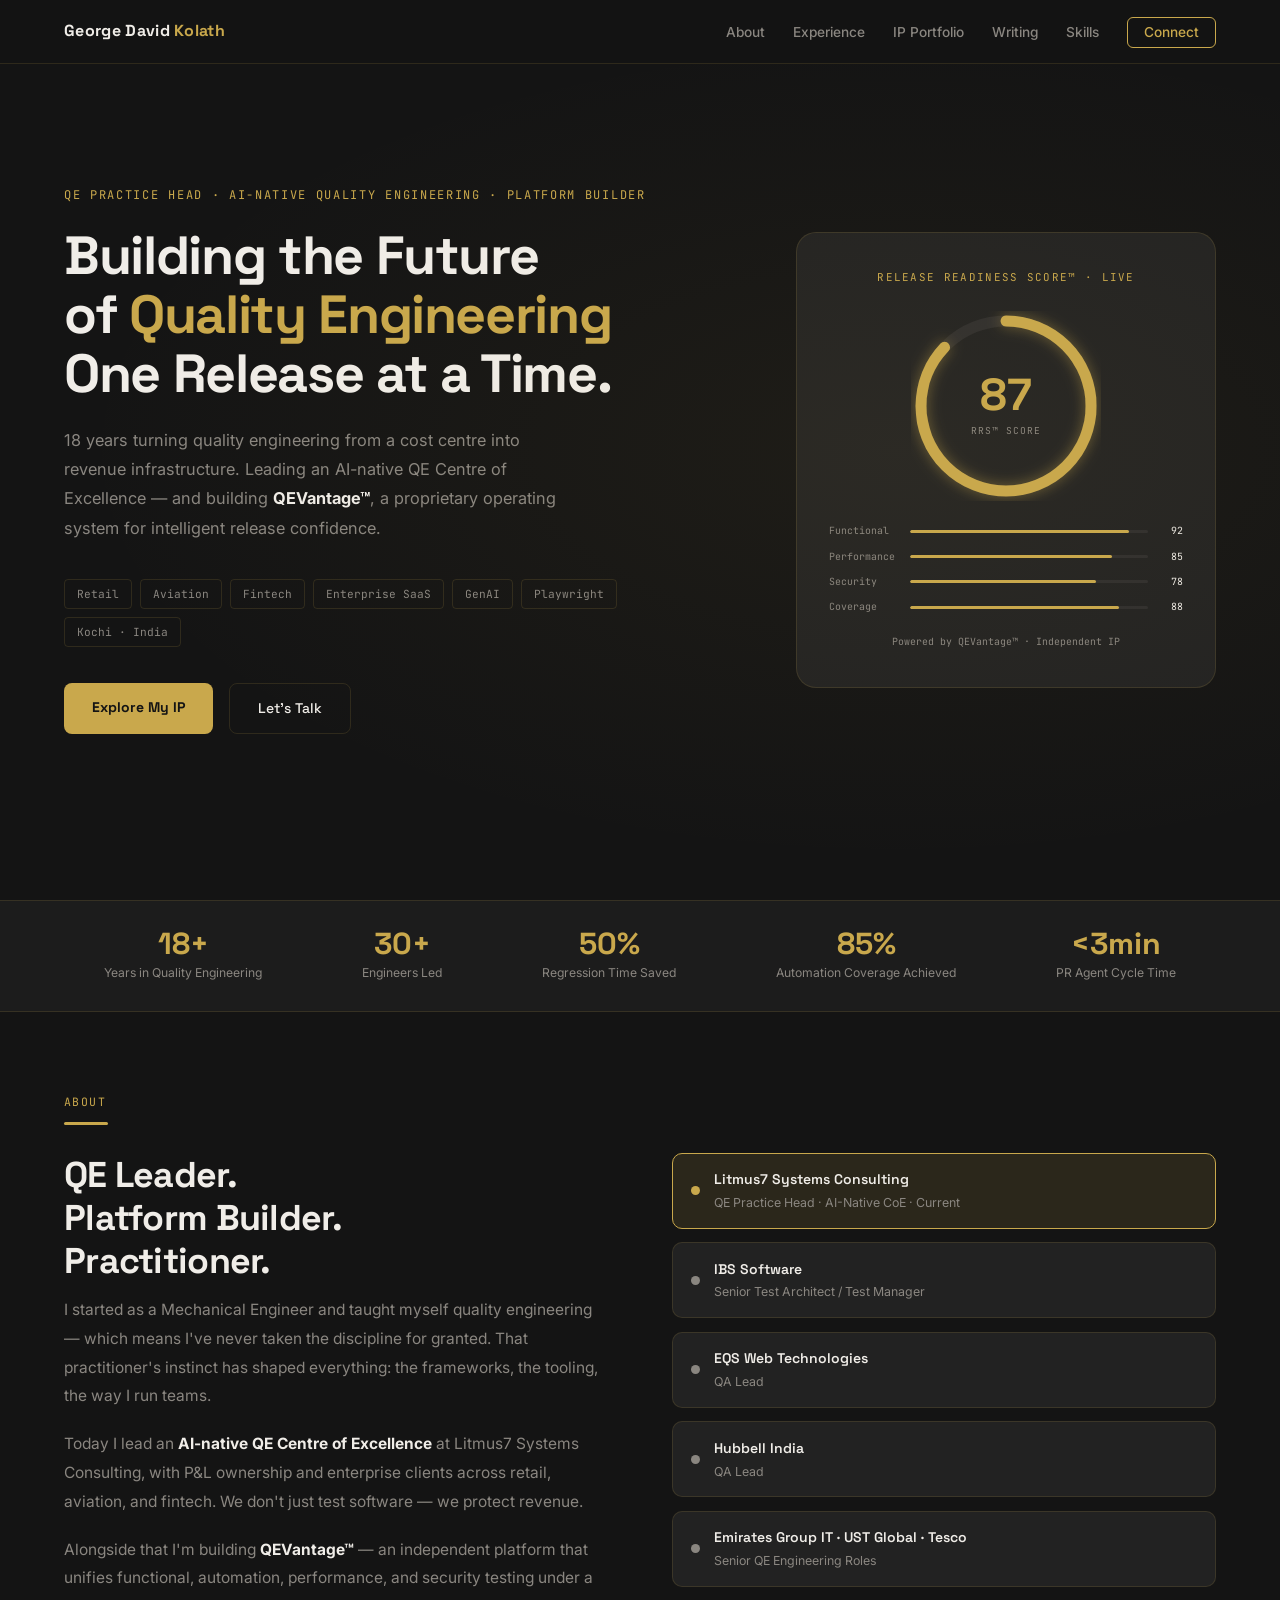
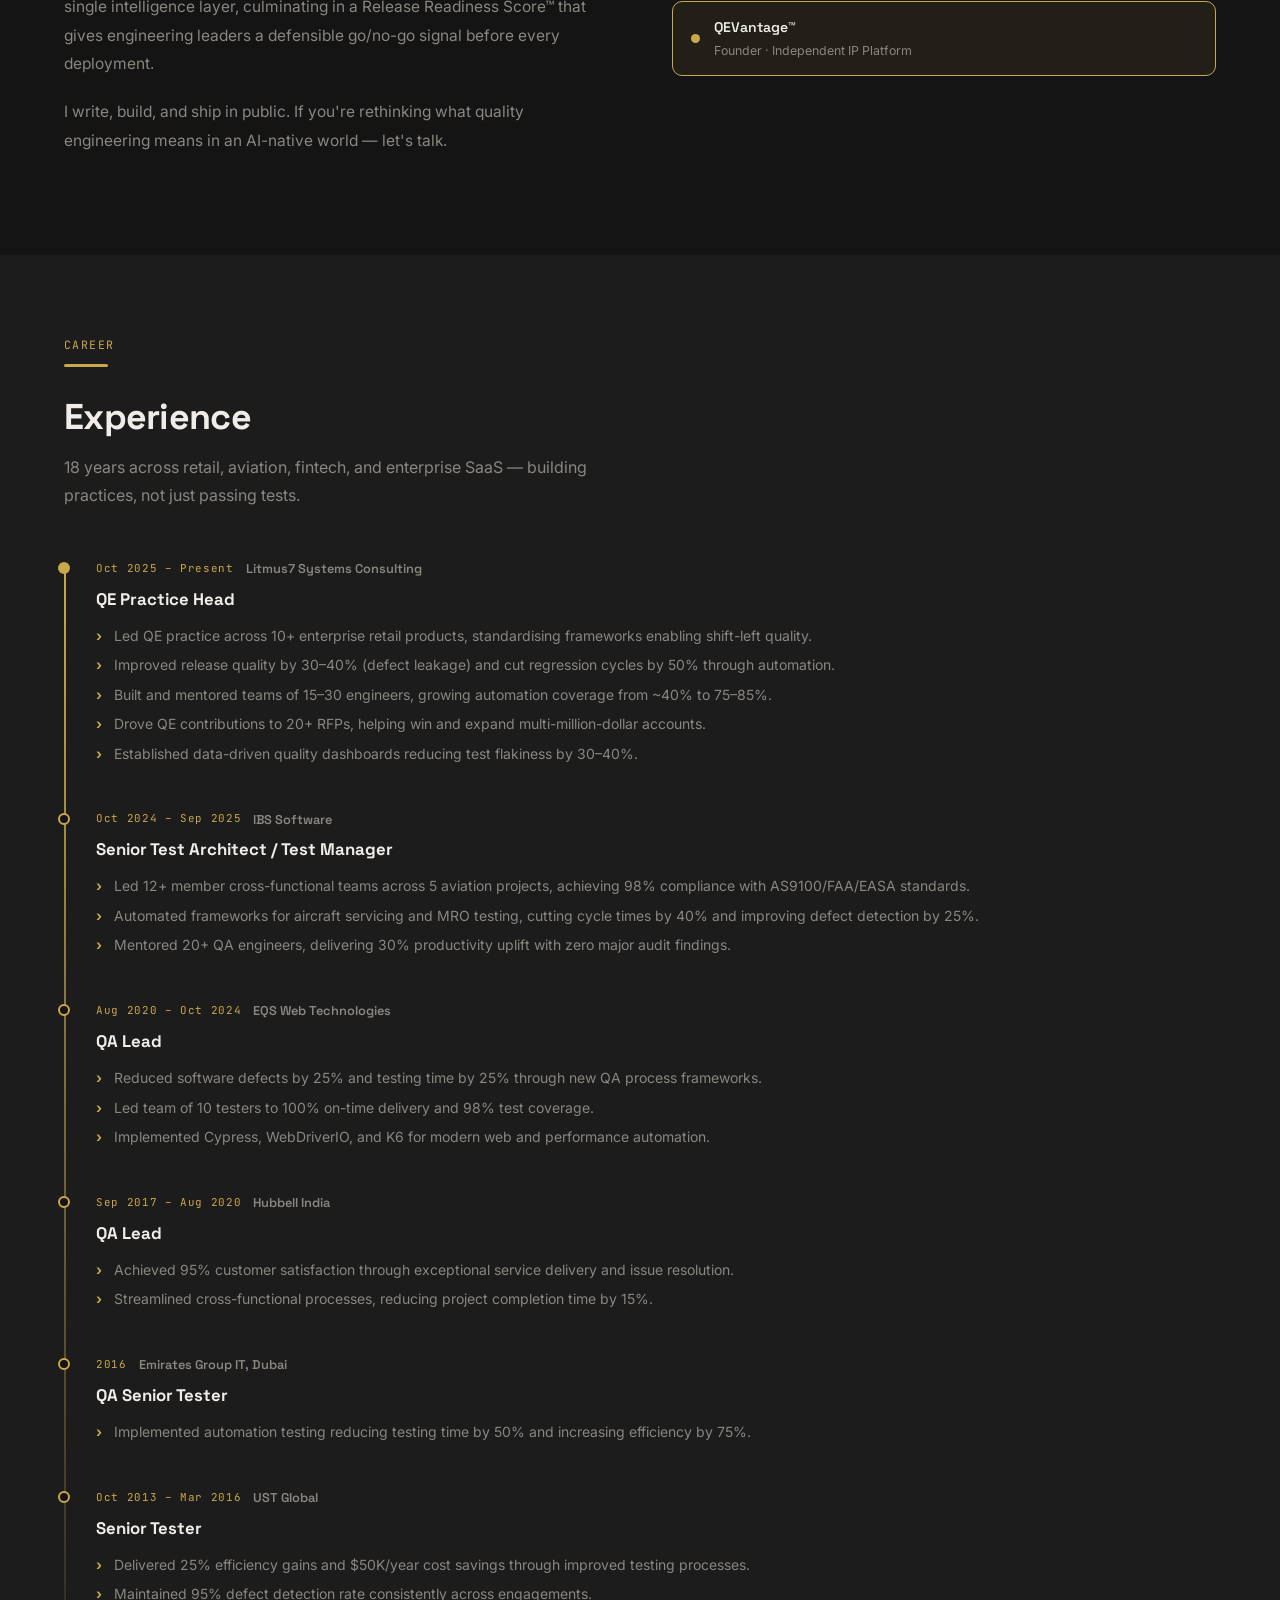
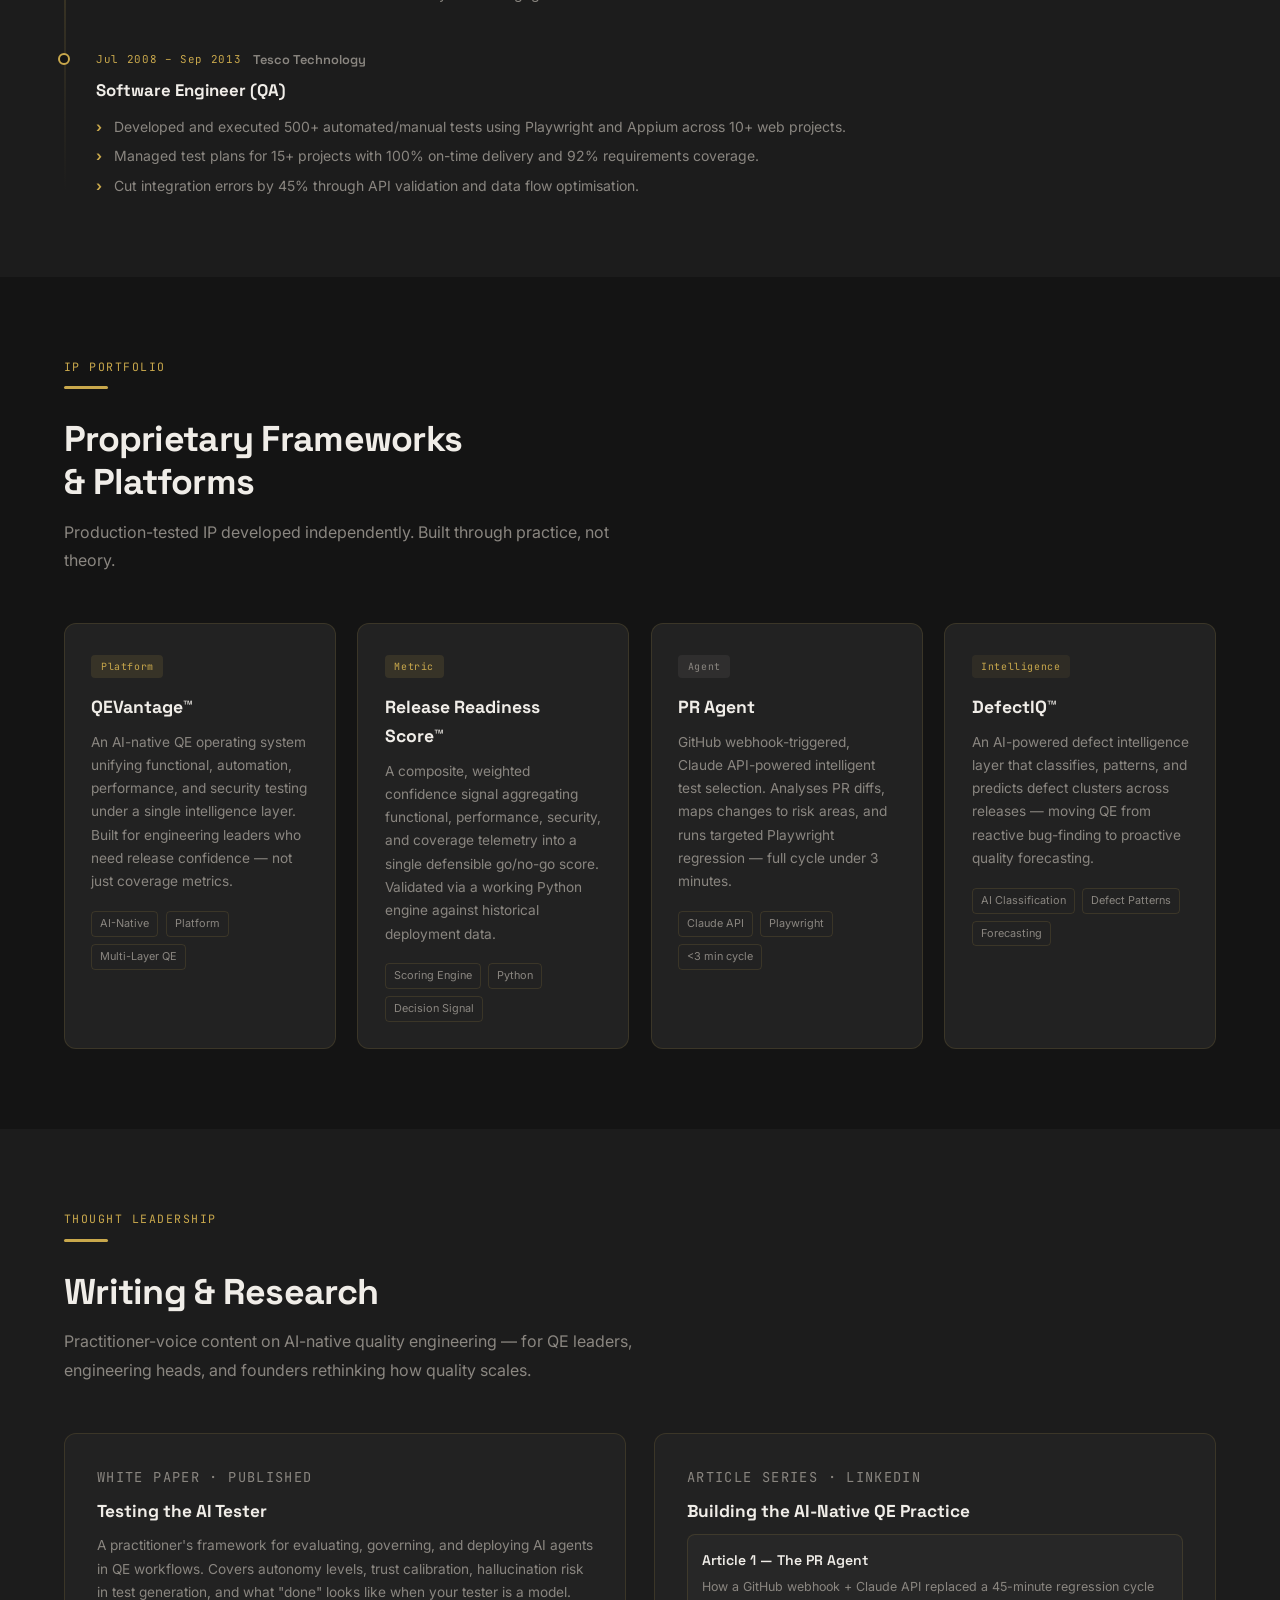
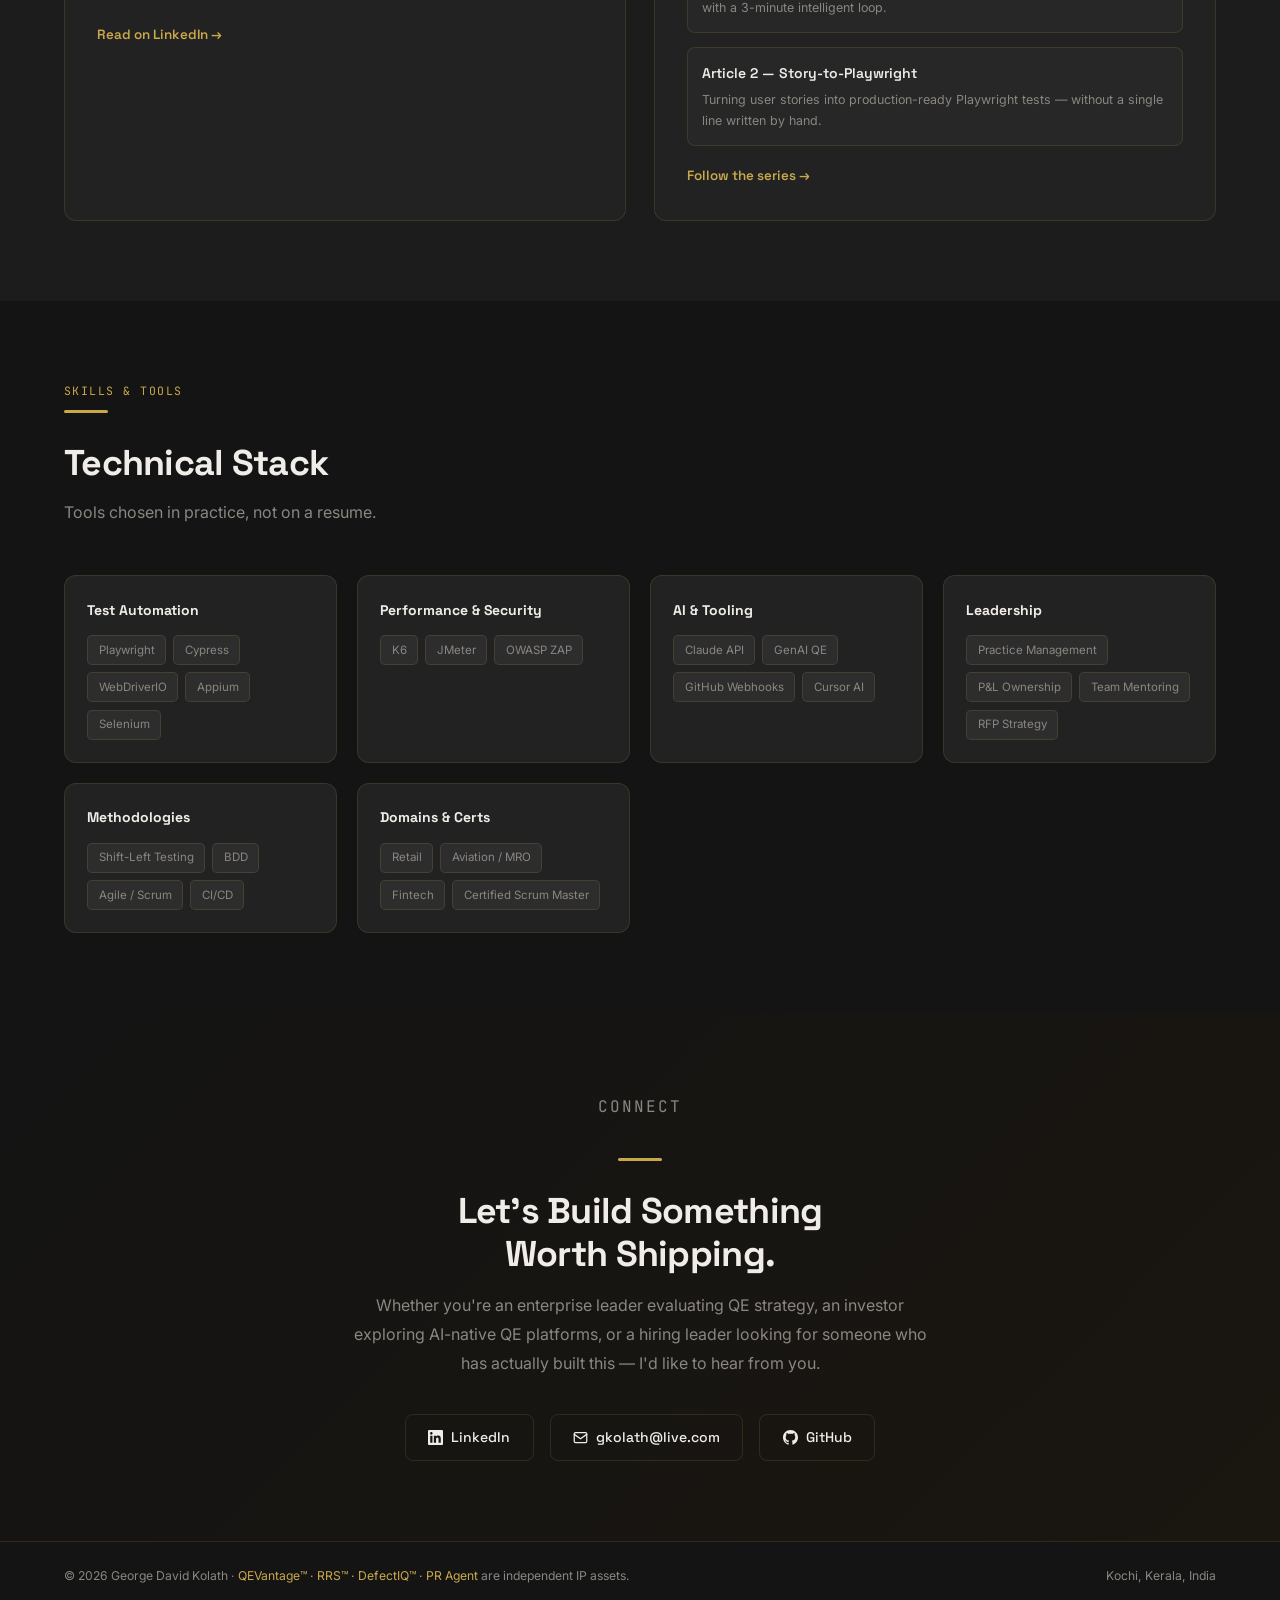
==== commit 69d958ad: "CSS changes" ====
--- a/index.html
+++ b/index.html
@@ -11,24 +11,24 @@
     *, *::before, *::after { box-sizing: border-box; margin: 0; padding: 0; }
 
     :root {
-      --navy:      #0B1628;
-      --navy-mid:  #111f38;
-      --navy-card: #152035;
-      --teal:      #00C2B5;
-      --teal-dim:  rgba(0,194,181,0.10);
-      --teal-glow: rgba(0,194,181,0.22);
-      --amber:     #F5A623;
-      --white:     #E8EDF5;
-      --slate:     #8A9AB5;
-      --slate-dim: rgba(138,154,181,0.12);
-      --border:    rgba(138,154,181,0.18);
+      --obsidian:  #141414;
+      --obsidian-mid: #1C1C1C;
+      --obsidian-card: #222222;
+      --gold:      #C9A84C;
+      --gold-dim:  rgba(201,168,76,0.12);
+      --gold-glow: rgba(201,168,76,0.22);
+      --amber:     #C9A84C;
+      --white:     #F0EDE8;
+      --slate:     #8A8680;
+      --slate-dim: rgba(138,134,128,0.12);
+      --border:    rgba(201,168,76,0.15);
       --radius:    12px;
     }
 
     html { scroll-behavior: smooth; }
 
     body {
-      background: var(--navy);
+      background: var(--obsidian);
       color: var(--white);
       font-family: 'Inter', sans-serif;
       font-size: 16px;
@@ -41,7 +41,7 @@
       position: fixed; top: 0; left: 0; right: 0; z-index: 100;
       display: flex; align-items: center; justify-content: space-between;
       padding: 0 5%; height: 64px;
-      background: rgba(11,22,40,0.9);
+      background: rgba(20,20,20,0.92);
       backdrop-filter: blur(14px);
       border-bottom: 1px solid var(--border);
     }
@@ -49,21 +49,21 @@
       font-family: 'Space Grotesk', sans-serif;
       font-weight: 700; font-size: 1rem; letter-spacing: 0.02em;
     }
-    .nav-logo span { color: var(--teal); }
+    .nav-logo span { color: var(--gold); }
     .nav-links { display: flex; gap: 1.75rem; list-style: none; }
     .nav-links a {
       color: var(--slate); text-decoration: none;
       font-size: 0.855rem; font-weight: 500;
       transition: color 0.2s;
     }
-    .nav-links a:hover, .nav-links a.active { color: var(--teal); }
+    .nav-links a:hover, .nav-links a.active { color: var(--gold); }
     .nav-cta {
       padding: 0.4rem 1rem;
-      border: 1.5px solid var(--teal); border-radius: 6px;
-      color: var(--teal) !important;
+      border: 1.5px solid var(--gold); border-radius: 6px;
+      color: var(--gold) !important;
       transition: background 0.2s !important;
     }
-    .nav-cta:hover { background: var(--teal-dim) !important; }
+    .nav-cta:hover { background: var(--gold-dim) !important; }
     .nav-toggle { display: none; background: none; border: none; cursor: pointer; color: var(--white); font-size: 1.4rem; }
 
     /* ── HERO ── */
@@ -75,7 +75,7 @@
     }
     #hero::after {
       content: ''; position: absolute; inset: 0;
-      background: radial-gradient(ellipse at 70% 50%, rgba(0,194,181,0.07) 0%, transparent 65%);
+      background: radial-gradient(ellipse at 70% 50%, rgba(201,168,76,0.06) 0%, transparent 65%);
       pointer-events: none;
     }
     .hero-grid {
@@ -86,7 +86,7 @@
     }
     .hero-eyebrow {
       font-family: 'JetBrains Mono', monospace;
-      font-size: 0.75rem; color: var(--teal);
+      font-size: 0.75rem; color: var(--gold);
       letter-spacing: 0.14em; text-transform: uppercase;
       margin-bottom: 1.25rem;
     }
@@ -96,7 +96,7 @@
       font-weight: 700; line-height: 1.1; letter-spacing: -0.025em;
       margin-bottom: 1.4rem;
     }
-    h1 .hl { color: var(--teal); }
+    h1 .hl { color: var(--gold); }
     .hero-sub {
       font-size: 1.02rem; color: var(--slate);
       max-width: 520px; line-height: 1.8; margin-bottom: 2.25rem;
@@ -109,7 +109,7 @@
     }
     .hero-actions { display: flex; gap: 1rem; flex-wrap: wrap; }
     .btn-primary {
-      padding: 0.8rem 1.75rem; background: var(--teal); color: var(--navy);
+      padding: 0.8rem 1.75rem; background: var(--gold); color: var(--obsidian);
       font-family: 'Space Grotesk', sans-serif; font-weight: 700; font-size: 0.875rem;
       border: none; border-radius: 8px; cursor: pointer; text-decoration: none;
       transition: opacity 0.2s, transform 0.15s; display: inline-block;
@@ -122,17 +122,17 @@
       cursor: pointer; text-decoration: none;
       transition: border-color 0.2s, color 0.2s; display: inline-block;
     }
-    .btn-ghost:hover { border-color: var(--teal); color: var(--teal); }
+    .btn-ghost:hover { border-color: var(--gold); color: var(--gold); }
 
     /* ── RRS RING ── */
     .rrs-panel {
-      background: var(--navy-card); border: 1px solid var(--border);
+      background: var(--obsidian-card); border: 1px solid var(--border);
       border-radius: 20px; padding: 2.25rem 2rem;
       display: flex; flex-direction: column; align-items: center;
     }
     .rrs-label {
       font-family: 'JetBrains Mono', monospace;
-      font-size: 0.68rem; color: var(--teal);
+      font-size: 0.68rem; color: var(--gold);
       letter-spacing: 0.12em; text-transform: uppercase; margin-bottom: 1.5rem;
     }
     .rrs-ring-wrap { position: relative; width: 190px; height: 190px; }
@@ -142,7 +142,7 @@
       fill: none; stroke: var(--amber); stroke-width: 11; stroke-linecap: round;
       stroke-dasharray: 534; stroke-dashoffset: 534;
       transition: stroke-dashoffset 2s cubic-bezier(0.4,0,0.2,1);
-      filter: drop-shadow(0 0 7px rgba(245,166,35,0.45));
+      filter: drop-shadow(0 0 7px rgba(201,168,76,0.45));
     }
     .rrs-center {
       position: absolute; inset: 0;
@@ -161,13 +161,13 @@
     .rrs-bar-row { display: flex; align-items: center; gap: 0.7rem; }
     .rrs-bar-name { font-family: 'JetBrains Mono', monospace; font-size: 0.62rem; color: var(--slate); width: 70px; flex-shrink: 0; }
     .rrs-bar-track { flex: 1; height: 3px; background: var(--slate-dim); border-radius: 2px; overflow: hidden; }
-    .rrs-bar-fill { height: 100%; background: var(--teal); border-radius: 2px; width: 0; transition: width 2s cubic-bezier(0.4,0,0.2,1); }
+    .rrs-bar-fill { height: 100%; background: var(--gold); border-radius: 2px; width: 0; transition: width 2s cubic-bezier(0.4,0,0.2,1); }
     .rrs-bar-val { font-family: 'JetBrains Mono', monospace; font-size: 0.62rem; color: var(--white); width: 24px; text-align: right; }
     .rrs-footnote { font-family: 'JetBrains Mono', monospace; font-size: 0.62rem; color: var(--slate); margin-top: 1.2rem; text-align: center; }
 
     /* ── STATS BAR ── */
     .stats-bar {
-      background: var(--navy-mid);
+      background: var(--obsidian-mid);
       border-top: 1px solid var(--border); border-bottom: 1px solid var(--border);
       padding: 1.75rem 5%;
     }
@@ -176,7 +176,7 @@
       display: flex; justify-content: space-around; flex-wrap: wrap; gap: 1.25rem;
     }
     .stat-item { text-align: center; }
-    .stat-num { font-family: 'Space Grotesk', sans-serif; font-size: 1.9rem; font-weight: 700; color: var(--teal); line-height: 1; }
+    .stat-num { font-family: 'Space Grotesk', sans-serif; font-size: 1.9rem; font-weight: 700; color: var(--gold); line-height: 1; }
     .stat-desc { font-size: 0.76rem; color: var(--slate); margin-top: 0.25rem; }
 
     /* ── SECTIONS (shared) ── */
@@ -184,7 +184,7 @@
     .section-inner { max-width: 1200px; margin: 0 auto; }
     .eyebrow {
       font-family: 'JetBrains Mono', monospace;
-      font-size: 0.72rem; color: var(--teal);
+      font-size: 0.72rem; color: var(--gold);
       letter-spacing: 0.13em; text-transform: uppercase; margin-bottom: 0.65rem;
     }
     h2 {
@@ -193,8 +193,8 @@
       font-weight: 700; letter-spacing: -0.02em; line-height: 1.2; margin-bottom: 0.9rem;
     }
     .section-lead { font-size: 1rem; color: var(--slate); max-width: 580px; line-height: 1.8; margin-bottom: 3rem; }
-    .divider { width: 44px; height: 3px; background: var(--teal); border-radius: 2px; margin-bottom: 1.75rem; }
-    .alt-bg { background: var(--navy-mid); }
+    .divider { width: 44px; height: 3px; background: var(--gold); border-radius: 2px; margin-bottom: 1.75rem; }
+    .alt-bg { background: var(--obsidian-mid); }
 
     /* ── ABOUT ── */
     .about-grid { display: grid; grid-template-columns: 1fr 1fr; gap: 4rem; align-items: start; }
@@ -203,13 +203,13 @@
     .about-body strong { color: var(--white); }
     .about-right { display: flex; flex-direction: column; gap: 0.85rem; }
     .exp-pill {
-      background: var(--navy-card); border: 1px solid var(--border);
+      background: var(--obsidian-card); border: 1px solid var(--border);
       border-radius: 10px; padding: 0.9rem 1.1rem;
       display: flex; align-items: center; gap: 0.9rem;
     }
-    .exp-pill.current { border-color: var(--teal); background: var(--teal-dim); }
+    .exp-pill.current { border-color: var(--gold); background: var(--gold-dim); }
     .dot { width: 9px; height: 9px; border-radius: 50%; flex-shrink: 0; }
-    .dot-teal { background: var(--teal); }
+    .dot-gold { background: var(--gold); }
     .dot-slate { background: var(--slate); }
     .dot-amber { background: var(--amber); }
     .pill-co { font-family: 'Space Grotesk', sans-serif; font-weight: 600; font-size: 0.875rem; }
@@ -219,7 +219,7 @@
     .timeline { position: relative; padding-left: 2rem; }
     .timeline::before {
       content: ''; position: absolute; left: 0; top: 6px; bottom: 6px;
-      width: 2px; background: linear-gradient(to bottom, var(--teal), var(--navy-mid));
+      width: 2px; background: linear-gradient(to bottom, var(--gold), var(--obsidian-mid));
       border-radius: 2px;
     }
     .tl-item { position: relative; margin-bottom: 2.75rem; }
@@ -227,16 +227,16 @@
     .tl-dot {
       position: absolute; left: -2.4rem; top: 4px;
       width: 12px; height: 12px; border-radius: 50%;
-      border: 2px solid var(--teal); background: var(--navy);
-    }
-    .tl-item:first-child .tl-dot { background: var(--teal); }
+      border: 2px solid var(--gold); background: var(--obsidian);
+    }
+    .tl-item:first-child .tl-dot { background: var(--gold); }
     .tl-meta {
       display: flex; flex-wrap: wrap; gap: 0.75rem; align-items: center;
       margin-bottom: 0.4rem;
     }
     .tl-date {
       font-family: 'JetBrains Mono', monospace;
-      font-size: 0.68rem; color: var(--teal); letter-spacing: 0.06em;
+      font-size: 0.68rem; color: var(--gold); letter-spacing: 0.06em;
     }
     .tl-company {
       font-family: 'Space Grotesk', sans-serif;
@@ -252,33 +252,33 @@
       padding-left: 1.1rem; position: relative;
     }
     .tl-item ul li::before {
-      content: '›'; position: absolute; left: 0; color: var(--teal); font-weight: 700;
+      content: '›'; position: absolute; left: 0; color: var(--gold); font-weight: 700;
     }
 
     /* ── IP CARDS ── */
     .ip-grid { display: grid; grid-template-columns: repeat(auto-fill, minmax(270px, 1fr)); gap: 1.35rem; }
     .ip-card {
-      background: var(--navy-card); border: 1px solid var(--border);
+      background: var(--obsidian-card); border: 1px solid var(--border);
       border-radius: var(--radius); padding: 1.65rem;
       position: relative; overflow: hidden;
       transition: border-color 0.25s, transform 0.2s;
     }
     .ip-card::before {
       content: ''; position: absolute; top: 0; left: 0; right: 0; height: 3px;
-      background: var(--teal); transform: scaleX(0); transform-origin: left;
+      background: var(--gold); transform: scaleX(0); transform-origin: left;
       transition: transform 0.3s;
     }
-    .ip-card:hover { border-color: var(--teal); transform: translateY(-3px); }
+    .ip-card:hover { border-color: var(--gold); transform: translateY(-3px); }
     .ip-card:hover::before { transform: scaleX(1); }
     .ip-badge {
       display: inline-block; font-family: 'JetBrains Mono', monospace;
       font-size: 0.62rem; padding: 0.22rem 0.6rem; border-radius: 4px;
       margin-bottom: 0.9rem; letter-spacing: 0.06em;
     }
-    .badge-platform { background: rgba(0,194,181,0.12); color: var(--teal); }
-    .badge-metric   { background: rgba(245,166,35,0.12); color: var(--amber); }
-    .badge-agent    { background: rgba(138,154,181,0.12); color: var(--slate); }
-    .badge-intel    { background: rgba(0,194,181,0.08); color: var(--teal); }
+    .badge-platform { background: rgba(201,168,76,0.12); color: var(--gold); }
+    .badge-metric   { background: rgba(201,168,76,0.12); color: var(--amber); }
+    .badge-agent    { background: rgba(138,134,128,0.12); color: var(--slate); }
+    .badge-intel    { background: rgba(201,168,76,0.08); color: var(--gold); }
     .ip-card h3 { font-family: 'Space Grotesk', sans-serif; font-size: 1.1rem; font-weight: 700; margin-bottom: 0.55rem; }
     .ip-card p { font-size: 0.855rem; color: var(--slate); line-height: 1.7; }
     .ip-tags { display: flex; flex-wrap: wrap; gap: 0.45rem; margin-top: 1.1rem; }
@@ -287,14 +287,14 @@
     /* ── THOUGHT LEADERSHIP ── */
     .content-grid { display: grid; grid-template-columns: 1fr 1fr; gap: 1.75rem; }
     .content-card {
-      background: var(--navy-card); border: 1px solid var(--border);
+      background: var(--obsidian-card); border: 1px solid var(--border);
       border-radius: var(--radius); padding: 2rem;
       transition: border-color 0.2s;
     }
-    .content-card:hover { border-color: var(--teal); }
+    .content-card:hover { border-color: var(--gold); }
     .content-type {
       font-family: 'JetBrains Mono', monospace;
-      font-size: 0.65rem; color: var(--teal); letter-spacing: 0.1em;
+      font-size: 0.65rem; color: var(--gold); letter-spacing: 0.1em;
       text-transform: uppercase; margin-bottom: 0.7rem;
     }
     .content-card h3 { font-family: 'Space Grotesk', sans-serif; font-size: 1.08rem; font-weight: 700; margin-bottom: 0.7rem; line-height: 1.3; }
@@ -302,13 +302,13 @@
     .content-card a {
       display: inline-flex; align-items: center; gap: 0.4rem;
       margin-top: 1.2rem; font-family: 'Space Grotesk', sans-serif;
-      font-size: 0.84rem; font-weight: 600; color: var(--teal); text-decoration: none;
+      font-size: 0.84rem; font-weight: 600; color: var(--gold); text-decoration: none;
       transition: gap 0.2s;
     }
     .content-card a:hover { gap: 0.7rem; }
     .articles-list { display: flex; flex-direction: column; gap: 0.85rem; margin-top: 0.4rem; }
     .article-item {
-      padding: 0.85rem; background: rgba(138,154,181,0.05);
+      padding: 0.85rem; background: rgba(138,134,128,0.05);
       border-radius: 8px; border: 1px solid var(--border);
     }
     .article-item h4 { font-family: 'Space Grotesk', sans-serif; font-size: 0.875rem; font-weight: 600; margin-bottom: 0.25rem; }
@@ -317,7 +317,7 @@
     /* ── SKILLS ── */
     .skills-grid { display: grid; grid-template-columns: repeat(auto-fill, minmax(240px, 1fr)); gap: 1.25rem; }
     .skill-group {
-      background: var(--navy-card); border: 1px solid var(--border);
+      background: var(--obsidian-card); border: 1px solid var(--border);
       border-radius: var(--radius); padding: 1.4rem;
     }
     .skill-group h3 { font-family: 'Space Grotesk', sans-serif; font-size: 0.875rem; font-weight: 700; margin-bottom: 0.85rem; color: var(--white); }
@@ -329,7 +329,7 @@
     }
 
     /* ── CONTACT ── */
-    #contact { background: linear-gradient(135deg, var(--navy) 0%, #0d1e36 100%); }
+    #contact { background: linear-gradient(135deg, #141414 0%, #1a1610 100%); }
     .contact-wrap { max-width: 600px; margin: 0 auto; text-align: center; }
     .contact-wrap h2 { margin-bottom: 1rem; }
     .contact-wrap p { color: var(--slate); font-size: 1rem; line-height: 1.8; margin-bottom: 2.25rem; }
@@ -341,7 +341,7 @@
       font-family: 'Space Grotesk', sans-serif; font-size: 0.875rem; font-weight: 500;
       transition: border-color 0.2s, color 0.2s;
     }
-    .contact-link:hover { border-color: var(--teal); color: var(--teal); }
+    .contact-link:hover { border-color: var(--gold); color: var(--gold); }
     .contact-link svg { width: 15px; height: 15px; flex-shrink: 0; }
 
     /* ── FOOTER ── */
@@ -350,7 +350,7 @@
       display: flex; align-items: center; justify-content: space-between; flex-wrap: wrap; gap: 1rem;
     }
     footer p { font-size: 0.76rem; color: var(--slate); }
-    footer span { color: var(--teal); }
+    footer span { color: var(--gold); }
 
     /* ── RESPONSIVE ── */
     @media (max-width: 960px) {
@@ -469,7 +469,7 @@
       </div>
       <div class="about-right">
         <div class="exp-pill current">
-          <div class="dot dot-teal"></div>
+          <div class="dot dot-gold"></div>
           <div><div class="pill-co">Litmus7 Systems Consulting</div><div class="pill-role">QE Practice Head · AI-Native CoE · Current</div></div>
         </div>
         <div class="exp-pill">
@@ -488,7 +488,7 @@
           <div class="dot dot-slate"></div>
           <div><div class="pill-co">Emirates Group IT · UST Global · Tesco</div><div class="pill-role">Senior QE Engineering Roles</div></div>
         </div>
-        <div class="exp-pill" style="border-color:var(--amber); background: rgba(245,166,35,0.07);">
+        <div class="exp-pill" style="border-color:var(--amber); background: rgba(201,168,76,0.07);">
           <div class="dot dot-amber"></div>
           <div><div class="pill-co">QEVantage™</div><div class="pill-role">Founder · Independent IP Platform</div></div>
         </div>
@@ -813,7 +813,7 @@
   document.getElementById('navToggle').addEventListener('click', () => {
     const nl = document.getElementById('navLinks');
     const open = nl.style.display === 'flex';
-    nl.style.cssText = open ? '' : 'display:flex;flex-direction:column;position:absolute;top:64px;left:0;right:0;background:rgba(11,22,40,0.97);padding:1.5rem 5%;gap:1rem;border-bottom:1px solid var(--border)';
+    nl.style.cssText = open ? '' : 'display:flex;flex-direction:column;position:absolute;top:64px;left:0;right:0;background:rgba(20,20,20,0.97);padding:1.5rem 5%;gap:1rem;border-bottom:1px solid var(--border)';
   });
 </script>
 </body>
